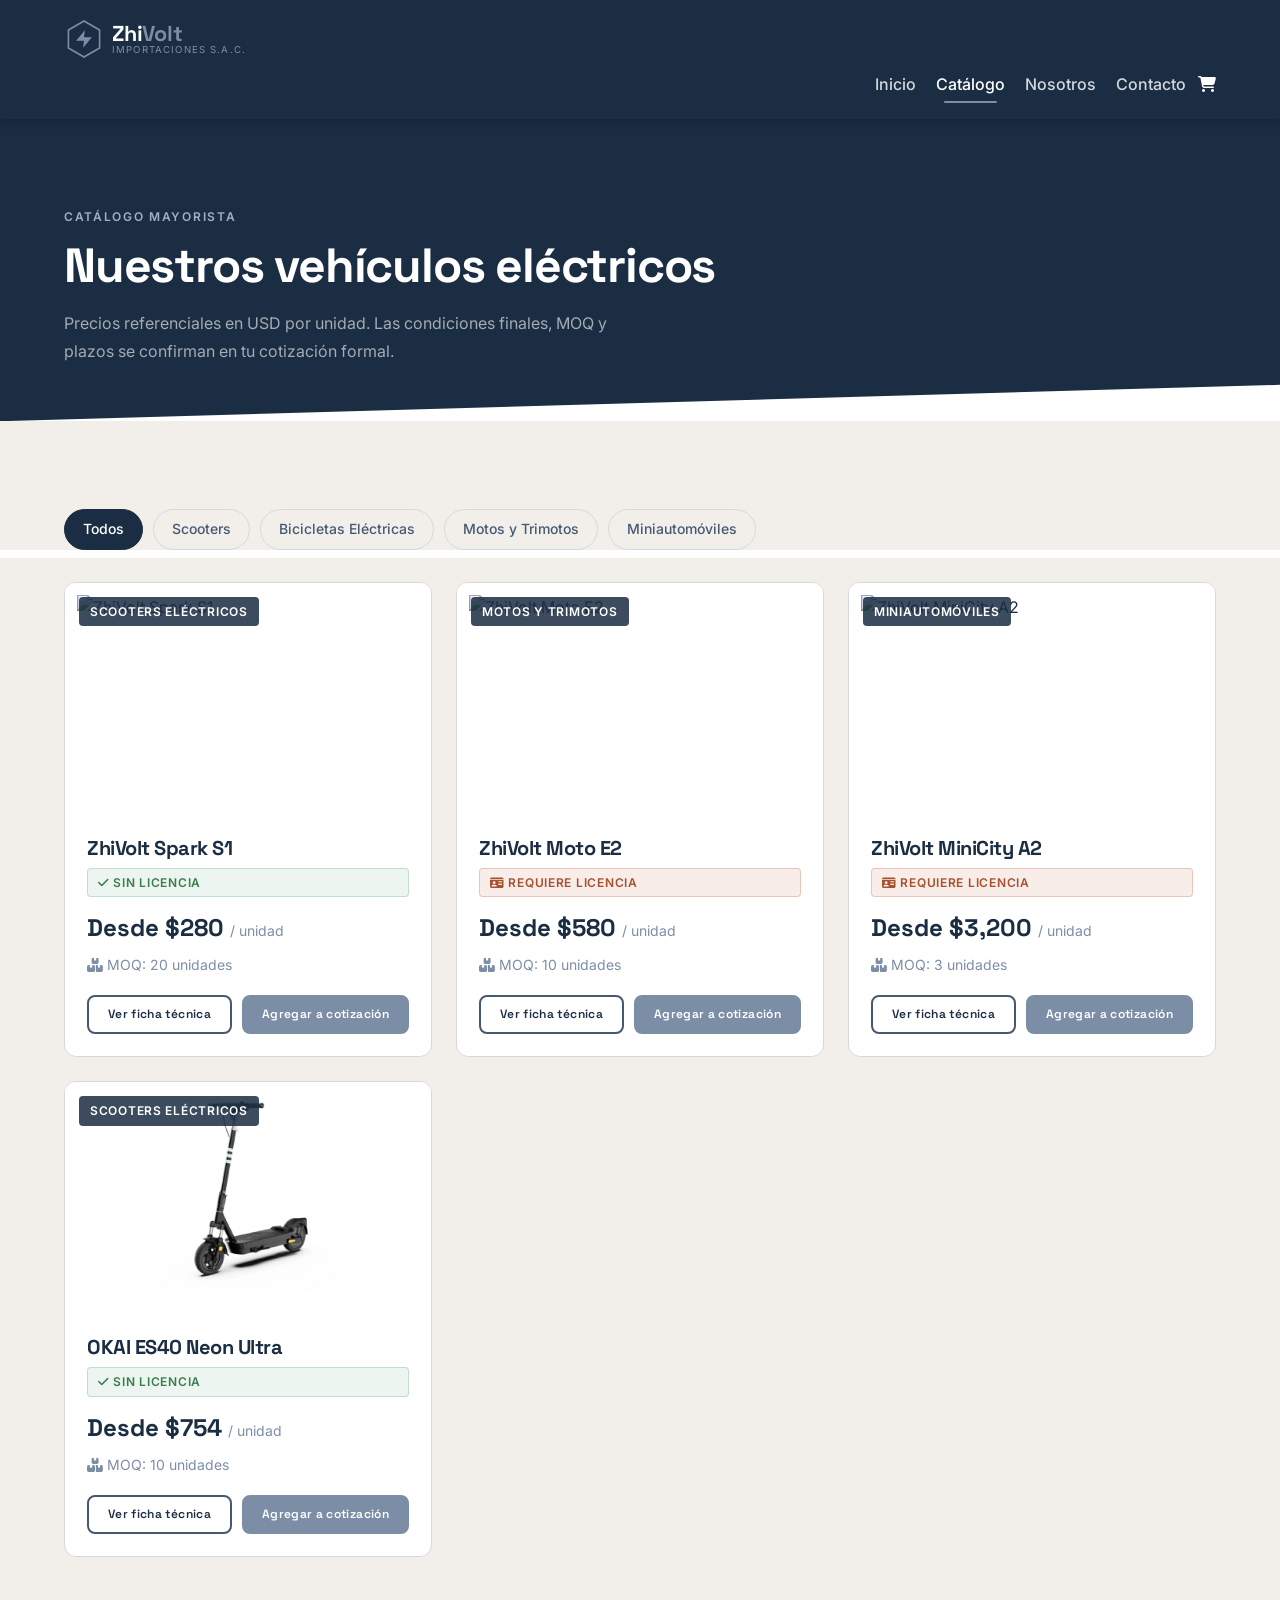
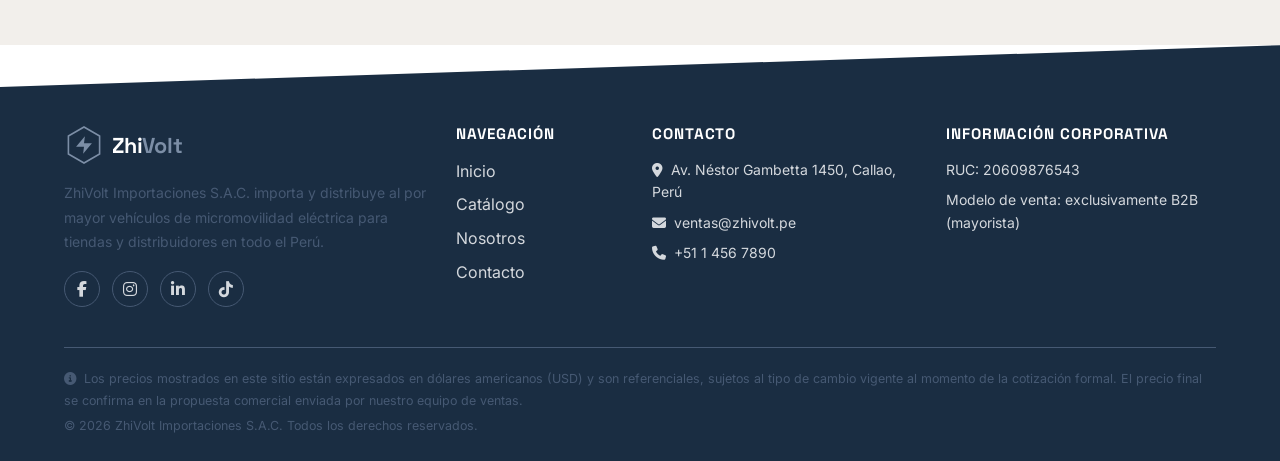
==== catalogo.html @ 00221140 "feat(cart): sidebar offcanvas del carrito de cotizacion (T-21)" ====
<!doctype html>
<html lang="es">
  <head>
    <meta charset="UTF-8" />
    <meta name="viewport" content="width=device-width, initial-scale=1.0" />
    <title>Catálogo | ZhiVolt Importaciones S.A.C.</title>
    <meta
      name="description"
      content="Catálogo mayorista de scooters, bicicletas, motos y miniautomóviles eléctricos. Precios referenciales y ficha técnica por modelo."
    />

    <link rel="icon" href="assets/img/brand/favicon.svg" type="image/svg+xml" />

    <link rel="preconnect" href="https://fonts.googleapis.com" />
    <link rel="preconnect" href="https://fonts.gstatic.com" crossorigin />
    <link
      href="https://fonts.googleapis.com/css2?family=Space+Grotesk:wght@500;700&family=Inter:wght@400;500;600&display=swap"
      rel="stylesheet"
    />

    <link
      href="https://cdn.jsdelivr.net/npm/bootstrap@5.3.8/dist/css/bootstrap.min.css"
      rel="stylesheet"
      integrity="sha384-sRIl4kxILFvY47J16cr9ZwB07vP4J8+LH7qKQnuqkuIAvNWLzeN8tE5YBujZqJLB"
      crossorigin="anonymous"
    />

    <link
      rel="stylesheet"
      href="https://cdnjs.cloudflare.com/ajax/libs/font-awesome/6.7.2/css/all.min.css"
      crossorigin="anonymous"
      referrerpolicy="no-referrer"
    />

    <link
      rel="stylesheet"
      href="https://cdn.jsdelivr.net/npm/aos@2.3.4/dist/aos.css"
    />

    <link rel="stylesheet" href="assets/css/style.css" />
  </head>
  <body data-page="catalogo">
    <!-- NAVBAR (idéntico a index.html, ver T-05) -->
    <nav
      class="navbar navbar-expand-lg navbar-zv sticky-top"
      data-bs-theme="dark"
      aria-label="Navegación principal"
    >
      <div class="zv-container">
        <a
          class="navbar-brand d-flex align-items-center gap-2"
          href="index.html"
        >
          <svg
            class="zv-logo-icon"
            viewBox="0 0 100 100"
            role="img"
            aria-hidden="true"
            xmlns="http://www.w3.org/2000/svg"
          >
            <polygon
              class="zv-logo-hex"
              points="50,5 89,27.5 89,72.5 50,95 11,72.5 11,27.5"
            ></polygon>
            <polygon
              class="zv-logo-bolt"
              points="52.2,28 30.2,54.4 50,54.4 47.8,72 69.8,45.6 50,45.6"
            ></polygon>
          </svg>
          <span class="zv-wordmark">
            <span class="zv-word-zhi">Zhi</span
            ><span class="zv-word-volt">Volt</span>
            <small class="zv-wordmark-sub">Importaciones S.A.C.</small>
          </span>
        </a>
        <button
          class="navbar-toggler"
          type="button"
          data-bs-toggle="collapse"
          data-bs-target="#zvNavbarMain"
          aria-controls="zvNavbarMain"
          aria-expanded="false"
          aria-label="Abrir menú de navegación"
        >
          <span class="navbar-toggler-icon"></span>
        </button>
        <div class="collapse navbar-collapse" id="zvNavbarMain">
          <ul class="navbar-nav ms-auto align-items-lg-center gap-lg-1">
            <li class="nav-item">
              <a class="nav-link" data-page="inicio" href="index.html"
                >Inicio</a
              >
            </li>
            <li class="nav-item">
              <a class="nav-link" data-page="catalogo" href="catalogo.html"
                >Catálogo</a
              >
            </li>
            <li class="nav-item">
              <a class="nav-link" data-page="nosotros" href="nosotros.html"
                >Nosotros</a
              >
            </li>
            <li class="nav-item">
              <a class="nav-link" data-page="contacto" href="contacto.html"
                >Contacto</a
              >
            </li>
            <li class="nav-item">
              <button
                type="button"
                class="zv-cart-icon"
                data-bs-toggle="offcanvas"
                data-bs-target="#zvCartOffcanvas"
                aria-controls="zvCartOffcanvas"
                aria-label="Ver productos en cotización"
              >
                <i class="fa-solid fa-cart-shopping" aria-hidden="true"></i>
                <span class="zv-cart-badge badge rounded-pill" data-count="0"
                  >0</span
                >
              </button>
            </li>
          </ul>
        </div>
      </div>
    </nav>

    <main>
      <!-- ENCABEZADO DE CATÁLOGO — T-11 -->
      <section
        class="zv-section zv-section--dark zv-diagonal-bottom zv-catalog-header"
      >
        <div class="zv-container">
          <span class="zv-eyebrow">Catálogo mayorista</span>
          <h1>Nuestros vehículos eléctricos</h1>
          <p class="mt-3" style="max-width: 560px">
            Precios referenciales en USD por unidad. Las condiciones finales,
            MOQ y plazos se confirman en tu cotización formal.
          </p>
        </div>
      </section>

      <!-- FILTROS POR CATEGORÍA — T-11 (markup estático; lógica de filtrado en T-13) -->
      <section class="zv-section zv-section--light pb-0">
        <div class="zv-container">
          <div
            class="zv-filter-bar"
            id="zvCategoryFilters"
            role="group"
            aria-label="Filtrar por categoría"
          >
            <button
              type="button"
              class="zv-filter-btn active"
              data-category="all"
            >
              Todos
            </button>
            <button
              type="button"
              class="zv-filter-btn"
              data-category="scooters"
            >
              Scooters
            </button>
            <button type="button" class="zv-filter-btn" data-category="ebikes">
              Bicicletas Eléctricas
            </button>
            <button type="button" class="zv-filter-btn" data-category="motos">
              Motos y Trimotos
            </button>
            <button
              type="button"
              class="zv-filter-btn"
              data-category="minicars"
            >
              Miniautomóviles
            </button>
          </div>
        </div>
      </section>

      <!-- GRID DE PRODUCTOS — T-12 (renderizado dinámico via fetch en catalog.js) -->
      <section class="zv-section zv-section--light pt-4">
        <div class="zv-container">
          <div id="zvCatalogGrid" class="row g-4">
            <!-- catalog.js inyecta aquí las tarjetas .zv-product-card -->
          </div>

          <p id="zvCatalogEmpty" class="text-center text-muted d-none mt-5">
            No hay productos disponibles en esta categoría por el momento.
          </p>

          <p id="zvCatalogError" class="text-center text-danger d-none mt-5">
            No se pudo cargar el catálogo. Intenta recargar la página.
          </p>
        </div>
      </section>
    </main>

    <!-- FOOTER (idéntico a index.html, ver T-06) -->
    <footer class="zv-footer zv-diagonal-top">
      <div class="zv-container">
        <div class="row gy-4">
          <div class="col-lg-4 col-md-6">
            <a
              href="index.html"
              class="d-flex align-items-center gap-2 mb-3 text-decoration-none"
            >
              <svg
                class="zv-logo-icon"
                viewBox="0 0 100 100"
                role="img"
                aria-hidden="true"
                xmlns="http://www.w3.org/2000/svg"
              >
                <polygon
                  class="zv-logo-hex"
                  points="50,5 89,27.5 89,72.5 50,95 11,72.5 11,27.5"
                ></polygon>
                <polygon
                  class="zv-logo-bolt"
                  points="52.2,28 30.2,54.4 50,54.4 47.8,72 69.8,45.6 50,45.6"
                ></polygon>
              </svg>
              <span class="zv-wordmark"
                ><span class="zv-word-zhi">Zhi</span
                ><span class="zv-word-volt">Volt</span></span
              >
            </a>
            <p class="small mb-3">
              ZhiVolt Importaciones S.A.C. importa y distribuye al por mayor
              vehículos de micromovilidad eléctrica para tiendas y
              distribuidores en todo el Perú.
            </p>
            <div>
              <a
                href="#"
                class="zv-social-link"
                aria-label="Facebook de ZhiVolt"
                ><i class="fa-brands fa-facebook-f" aria-hidden="true"></i
              ></a>
              <a
                href="#"
                class="zv-social-link"
                aria-label="Instagram de ZhiVolt"
                ><i class="fa-brands fa-instagram" aria-hidden="true"></i
              ></a>
              <a
                href="#"
                class="zv-social-link"
                aria-label="LinkedIn de ZhiVolt"
                ><i class="fa-brands fa-linkedin-in" aria-hidden="true"></i
              ></a>
              <a href="#" class="zv-social-link" aria-label="TikTok de ZhiVolt"
                ><i class="fa-brands fa-tiktok" aria-hidden="true"></i
              ></a>
            </div>
          </div>
          <div class="col-lg-2 col-md-6">
            <h6>Navegación</h6>
            <ul class="list-unstyled">
              <li class="mb-2"><a href="index.html">Inicio</a></li>
              <li class="mb-2"><a href="catalogo.html">Catálogo</a></li>
              <li class="mb-2"><a href="nosotros.html">Nosotros</a></li>
              <li class="mb-2"><a href="contacto.html">Contacto</a></li>
            </ul>
          </div>
          <div class="col-lg-3 col-md-6">
            <h6>Contacto</h6>
            <ul class="list-unstyled small">
              <li class="mb-2">
                <i class="fa-solid fa-location-dot me-2" aria-hidden="true"></i
                >Av. Néstor Gambetta 1450, Callao, Perú
              </li>
              <li class="mb-2">
                <i class="fa-solid fa-envelope me-2" aria-hidden="true"></i
                ><a href="mailto:ventas@zhivolt.pe">ventas@zhivolt.pe</a>
              </li>
              <li class="mb-2">
                <i class="fa-solid fa-phone me-2" aria-hidden="true"></i
                ><a href="tel:+5114567890">+51 1 456 7890</a>
              </li>
            </ul>
          </div>
          <div class="col-lg-3 col-md-6">
            <h6>Información corporativa</h6>
            <ul class="list-unstyled small">
              <li class="mb-2">RUC: 20609876543</li>
              <li class="mb-2">
                Modelo de venta: exclusivamente B2B (mayorista)
              </li>
            </ul>
          </div>
        </div>
        <div class="zv-footer-disclaimer">
          <p class="mb-1">
            <i class="fa-solid fa-circle-info me-2" aria-hidden="true"></i>Los
            precios mostrados en este sitio están expresados en dólares
            americanos (USD) y son referenciales, sujetos al tipo de cambio
            vigente al momento de la cotización formal. El precio final se
            confirma en la propuesta comercial enviada por nuestro equipo de
            ventas.
          </p>
          <p class="mb-0">
            &copy; <span id="zvCurrentYear">2026</span> ZhiVolt Importaciones
            S.A.C. Todos los derechos reservados.
          </p>
        </div>
      </div>
    </footer>

    <script
      src="https://cdn.jsdelivr.net/npm/bootstrap@5.3.8/dist/js/bootstrap.bundle.min.js"
      integrity="sha384-FKyoEForCGlyvwx9Hj09JcYn3nv7wiPVlz7YYwJrWVcXK/BmnVDxM+D2scQbITxI"
      crossorigin="anonymous"
    ></script>
    <script src="https://cdn.jsdelivr.net/npm/aos@2.3.4/dist/aos.js"></script>
    <script src="assets/js/main.js"></script>
    <script src="assets/js/quote-cart.js"></script>
    <script src="assets/js/catalog.js"></script>

    <!-- CARRITO SIDEBAR — T-21 -->
    <div
      class="offcanvas offcanvas-end zv-cart-offcanvas"
      tabindex="-1"
      id="zvCartOffcanvas"
      aria-labelledby="zvCartOffcanvasLabel"
    >
      <div class="offcanvas-header">
        <h5 class="offcanvas-title" id="zvCartOffcanvasLabel">
          <i class="fa-solid fa-cart-shopping me-2" aria-hidden="true"></i>Mi
          cotización
        </h5>
        <button
          type="button"
          class="btn-close btn-close-white"
          data-bs-dismiss="offcanvas"
          aria-label="Cerrar carrito de cotización"
        ></button>
      </div>
      <div class="offcanvas-body">
        <div id="zvCartItems">
          <!-- quote-cart.js inyecta aquí las filas de productos -->
        </div>
        <div id="zvCartEmpty" class="zv-cart-empty d-none">
          <i class="fa-solid fa-cart-shopping" aria-hidden="true"></i>
          <p>Tu lista de cotización está vacía.</p>
          <p class="small">
            Agrega vehículos desde el catálogo para solicitar una cotización
            formal.
          </p>
        </div>
      </div>
      <div class="offcanvas-footer d-none" id="zvCartFooter">
        <p class="zv-price-disclaimer mb-3">
          Los precios mostrados son referenciales. El precio final se confirma
          en la cotización formal.
        </p>
        <button
          type="button"
          class="zv-btn zv-btn--primary w-100"
          id="zvRequestQuoteBtn"
        >
          Solicitar cotización
        </button>
      </div>
    </div>
  </body>
</html>
---- assets/css/style.css ----
/* ============================================================
   ZhiVolt Web — Estilos Globales
   Archivo: assets/css/style.css
   Sprint 1 — T-03

   IMPORTANTE: Este archivo se carga DESPUÉS de Bootstrap 5
   en cada HTML. Sus estilos sobreescriben los defaults de
   Bootstrap donde sea necesario.
   ============================================================ */

/* ─── 1. FUENTES ─────────────────────────────────────────────
   Space Grotesk: tipografía de display y títulos.
   Inter: tipografía de cuerpo de texto.
   Ambas cargadas desde Google Fonts CDN.
   ─────────────────────────────────────────────────────────── */
@import url("https://fonts.googleapis.com/css2?family=Space+Grotesk:wght@400;500;600;700&family=Inter:wght@300;400;500;600&display=swap");

/* ─── 2. DESIGN TOKENS — Variables CSS ───────────────────────
   Paleta de colores ZhiVolt, tipografía, espaciado y más.
   Modificar aquí afecta todo el sitio automáticamente.
   ─────────────────────────────────────────────────────────── */
:root {
  /* == COLORES RAW (valores exactos de la paleta) == */

  /* Navys profundos */
  --zv-navy-900: #1a2d42; /* el navy más oscuro — hero, footer */
  --zv-navy-800: #283040; /* alternativo muy oscuro */
  --zv-navy-700: #2e4156; /* navy medio — tarjetas sobre fondo oscuro */
  --zv-navy-600: #465973; /* slate — bordes, separadores, hover */

  /* Steel blue — color de acento */
  --zv-steel-500: #7c8ea6; /* acento principal — interactive, highlights */
  --zv-steel-400: #a3afbf; /* steel claro — elementos decorativos */
  --zv-steel-300: #aab7b7; /* steel muted — estados deshabilitados */

  /* Neutros claros */
  --zv-neutral-300: #c0c8ca; /* bordes sobre blanco */
  --zv-neutral-200: #d4d8dd; /* fondo de secciones alternas claras */

  /* Fondos */
  --zv-cream: #f2efeb; /* fondo principal de secciones claras */
  --zv-warm: #f2efe5; /* fondo alterno cálido */
  --zv-white: #ffffff;

  /* == TOKENS SEMÁNTICOS (describen uso, no color) == */

  /* Texto */
  --zv-text-primary: var(--zv-navy-900);
  --zv-text-secondary: var(--zv-navy-600);
  --zv-text-muted: var(--zv-steel-500);
  --zv-text-on-dark: #ffffff;
  --zv-text-on-dark-muted: rgba(255, 255, 255, 0.6);
  --zv-text-accent: var(--zv-steel-500);

  /* Fondos de sección */
  --zv-section-dark: var(--zv-navy-900); /* secciones oscuras */
  --zv-section-mid: var(--zv-navy-700); /* secciones oscuras alternas */
  --zv-section-light: var(--zv-cream); /* secciones claras */
  --zv-section-white: var(--zv-white); /* secciones blancas */

  /* Bordes */
  --zv-border-dark: var(--zv-navy-700);
  --zv-border-light: var(--zv-neutral-200);
  --zv-border-accent: var(--zv-steel-500);

  /* == TIPOGRAFÍA == */
  --zv-font-display: "Space Grotesk", sans-serif; /* títulos */
  --zv-font-body: "Inter", sans-serif; /* cuerpo */

  /* Escala tipográfica */
  --zv-text-xs: 0.75rem; /*  12px */
  --zv-text-sm: 0.875rem; /*  14px */
  --zv-text-base: 1rem; /*  16px */
  --zv-text-lg: 1.125rem; /*  18px */
  --zv-text-xl: 1.25rem; /*  20px */
  --zv-text-2xl: 1.5rem; /*  24px */
  --zv-text-3xl: 1.875rem; /*  30px */
  --zv-text-4xl: 2.25rem; /*  36px */
  --zv-text-5xl: 3rem; /*  48px */
  --zv-text-6xl: 3.75rem; /*  60px */

  /* == ESPACIADO == */
  --zv-section-padding: 88px; /* padding vertical de secciones */
  --zv-section-padding-sm: 56px;

  /* == BORDES REDONDEADOS == */
  --zv-radius-sm: 4px;
  --zv-radius-md: 8px;
  --zv-radius-lg: 12px;
  --zv-radius-xl: 20px;

  /* == TRANSICIONES == */
  --zv-transition: all 0.3s ease;
  --zv-transition-fast: all 0.15s ease;
}

/* ─── 3. RESET Y BASE ────────────────────────────────────────
   Normaliza el comportamiento del navegador. Se aplica a
   todos los elementos para evitar inconsistencias.
   ─────────────────────────────────────────────────────────── */
*,
*::before,
*::after {
  box-sizing: border-box;
}

html {
  scroll-behavior: smooth;
  font-size: 16px;
}

body {
  font-family: var(--zv-font-body);
  font-size: var(--zv-text-base);
  color: var(--zv-text-primary);
  background-color: var(--zv-white);
  line-height: 1.6;
  -webkit-font-smoothing: antialiased; /* suavizado de fuentes en macOS/iOS */
  -moz-osx-font-smoothing: grayscale;
}

img {
  max-width: 100%;
  height: auto;
  display: block;
}

a {
  text-decoration: none;
  color: inherit;
  transition: var(--zv-transition-fast);
}

ul,
ol {
  list-style: none;
  padding: 0;
  margin: 0;
}

/* ─── 4. TIPOGRAFÍA GLOBAL ───────────────────────────────────
   Todos los headings usan Space Grotesk por defecto.
   Los párrafos usan Inter.
   ─────────────────────────────────────────────────────────── */
h1,
h2,
h3,
h4,
h5,
h6 {
  font-family: var(--zv-font-display);
  font-weight: 700;
  line-height: 1.15;
  letter-spacing: -0.025em;
  color: var(--zv-text-primary);
  margin-bottom: 0;
}

h1 {
  font-size: var(--zv-text-5xl);
}
h2 {
  font-size: var(--zv-text-4xl);
}
h3 {
  font-size: var(--zv-text-3xl);
}
h4 {
  font-size: var(--zv-text-2xl);
}
h5 {
  font-size: var(--zv-text-xl);
}
h6 {
  font-size: var(--zv-text-lg);
}

p {
  font-family: var(--zv-font-body);
  line-height: 1.75;
  color: var(--zv-text-secondary);
  margin-bottom: 0;
}

/* ─── 5. LAYOUT — Contenedor y secciones ────────────────────
   .zv-container: wrapper con ancho máximo y padding lateral.
   .zv-section: sección con padding vertical consistente.
   ─────────────────────────────────────────────────────────── */
.zv-container {
  width: 100%;
  max-width: 1200px;
  margin: 0 auto;
  padding: 0 24px;
}

.zv-section {
  padding: var(--zv-section-padding) 0;
}

/* Variantes de color de sección */
.zv-section--dark {
  background-color: var(--zv-section-dark);
}
.zv-section--mid {
  background-color: var(--zv-section-mid);
}
.zv-section--light {
  background-color: var(--zv-section-light);
}
.zv-section--white {
  background-color: var(--zv-section-white);
}

/* Texto adaptado para secciones oscuras */
.zv-section--dark h1,
.zv-section--dark h2,
.zv-section--dark h3,
.zv-section--dark h4,
.zv-section--dark h5,
.zv-section--dark h6,
.zv-section--mid h1,
.zv-section--mid h2,
.zv-section--mid h3,
.zv-section--mid h4 {
  color: var(--zv-text-on-dark);
}

.zv-section--dark p,
.zv-section--mid p {
  color: var(--zv-text-on-dark-muted);
}

/* ─── 6. ELEMENTO FIRMA — Transiciones diagonales ────────────
   El rasgo visual característico del sitio ZhiVolt.
   clip-path recorta la sección en diagonal para crear
   una sensación de movimiento y energía entre secciones.

   Uso: añade .zv-diagonal-bottom a la sección que quieres
   que tenga el corte en la parte inferior.
   ─────────────────────────────────────────────────────────── */

/* Corte diagonal en la parte inferior de la sección */
.zv-diagonal-bottom {
  clip-path: polygon(0 0, 100% 0, 100% 88%, 0 100%);
  padding-bottom: calc(var(--zv-section-padding) + 48px);
}

/* Corte diagonal en la parte superior de la sección */
.zv-diagonal-top {
  clip-path: polygon(0 10%, 100% 0, 100% 100%, 0 100%);
  padding-top: calc(var(--zv-section-padding) + 48px);
}

/* ─── 7. COMPONENTES GLOBALES ────────────────────────────────
   Elementos reutilizables en todo el sitio.
   ─────────────────────────────────────────────────────────── */

/* Eyebrow — etiqueta pequeña sobre los títulos de sección */
.zv-eyebrow {
  display: block;
  font-family: var(--zv-font-body);
  font-size: var(--zv-text-xs);
  font-weight: 600;
  letter-spacing: 0.14em;
  text-transform: uppercase;
  color: var(--zv-steel-500);
  margin-bottom: 12px;
}

.zv-section--dark .zv-eyebrow,
.zv-section--mid .zv-eyebrow {
  color: var(--zv-steel-400);
}

/* Línea decorativa bajo el título principal de sección */
.zv-section-title {
  position: relative;
  display: inline-block;
  margin-bottom: 16px;
}

.zv-section-title::after {
  content: "";
  position: absolute;
  bottom: -12px;
  left: 0;
  width: 44px;
  height: 3px;
  background-color: var(--zv-steel-500);
  border-radius: 2px;
}

/* Disclaimer de precio — se usa en tarjetas y fichas de producto */
.zv-price-disclaimer {
  font-size: var(--zv-text-xs);
  color: var(--zv-text-muted);
  font-style: italic;
  margin-top: 4px;
}

/* Badge de categoría de producto */
.zv-badge {
  display: inline-block;
  font-size: var(--zv-text-xs);
  font-weight: 600;
  letter-spacing: 0.06em;
  text-transform: uppercase;
  padding: 4px 10px;
  border-radius: var(--zv-radius-sm);
  background-color: rgba(124, 142, 166, 0.15);
  color: var(--zv-steel-500);
  border: 1px solid rgba(124, 142, 166, 0.3);
}

/* Badge "Sin licencia" — destacado visual */
.zv-badge--nolicense {
  background-color: rgba(97, 168, 120, 0.12);
  color: #3a7d50;
  border-color: rgba(97, 168, 120, 0.3);
}

/* ─── 8. BOTONES ─────────────────────────────────────────────
   Sistema de botones ZhiVolt.
   Dos variantes para secciones oscuras y dos para claras.
   ─────────────────────────────────────────────────────────── */
.zv-btn {
  display: inline-flex;
  align-items: center;
  justify-content: center;
  gap: 8px;
  padding: 13px 30px;
  border-radius: var(--zv-radius-md);
  font-family: var(--zv-font-display);
  font-size: var(--zv-text-sm);
  font-weight: 600;
  letter-spacing: 0.03em;
  cursor: pointer;
  transition: var(--zv-transition);
  border: 2px solid transparent;
  text-decoration: none;
  white-space: nowrap;
}

/* -- Para secciones OSCURAS -- */

/* Primario: sólido blanco — CTA principal sobre fondo navy */
.zv-btn--primary {
  background-color: var(--zv-white);
  color: var(--zv-navy-900);
  border-color: var(--zv-white);
}
.zv-btn--primary:hover {
  background-color: transparent;
  color: var(--zv-white);
}

/* Secundario: outline blanco — CTA secundario sobre fondo navy */
.zv-btn--outline {
  background-color: transparent;
  color: var(--zv-white);
  border-color: rgba(255, 255, 255, 0.45);
}
.zv-btn--outline:hover {
  border-color: var(--zv-white);
  background-color: rgba(255, 255, 255, 0.08);
  color: var(--zv-white);
}

/* -- Para secciones CLARAS -- */

/* Primario: sólido navy — CTA principal sobre fondo claro */
.zv-btn--navy {
  background-color: var(--zv-navy-900);
  color: var(--zv-white);
  border-color: var(--zv-navy-900);
}
.zv-btn--navy:hover {
  background-color: var(--zv-navy-700);
  border-color: var(--zv-navy-700);
  color: var(--zv-white);
}

/* Secundario: outline navy — CTA secundario sobre fondo claro */
.zv-btn--outline-navy {
  background-color: transparent;
  color: var(--zv-navy-900);
  border-color: var(--zv-navy-600);
}
.zv-btn--outline-navy:hover {
  background-color: var(--zv-navy-900);
  color: var(--zv-white);
  border-color: var(--zv-navy-900);
}

/* Variante steel — para botones de catálogo y fichas */
.zv-btn--steel {
  background-color: var(--zv-steel-500);
  color: var(--zv-white);
  border-color: var(--zv-steel-500);
}
.zv-btn--steel:hover {
  background-color: var(--zv-navy-600);
  border-color: var(--zv-navy-600);
  color: var(--zv-white);
}

/* Tamaño pequeño */
.zv-btn--sm {
  padding: 8px 18px;
  font-size: var(--zv-text-xs);
}

/* ─── 9. CARRITO — Badge en navbar ───────────────────────────
   Indicador visual del número de ítems en el carrito.
   Se actualiza dinámicamente con JavaScript (main.js).
   ─────────────────────────────────────────────────────────── */
.zv-cart-icon {
  position: relative;
  display: inline-flex;
  align-items: center;
  cursor: pointer;
  color: var(--zv-white);
  transition: var(--zv-transition-fast);
  background: transparent;
  border: none;
  padding: 0;
  appearance: none;
}

.zv-cart-icon:hover {
  color: var(--zv-steel-400);
}

.zv-cart-badge {
  position: absolute;
  top: -7px;
  right: -9px;
  background-color: var(--zv-steel-500);
  color: var(--zv-white);
  font-family: var(--zv-font-body);
  font-size: 10px;
  font-weight: 700;
  min-width: 18px;
  height: 18px;
  border-radius: 9px;
  display: flex;
  align-items: center;
  justify-content: center;
  padding: 0 4px;
  line-height: 1;
}

/* Ocultar badge si el carrito está vacío */
.zv-cart-badge[data-count="0"] {
  display: none;
}

/* ─── 10. RESPONSIVE ─────────────────────────────────────────
   Breakpoints alineados con Bootstrap 5:
   lg: 991px  |  md: 767px  |  sm: 575px
   ─────────────────────────────────────────────────────────── */
@media (max-width: 991px) {
  :root {
    --zv-section-padding: 64px;
  }

  h1 {
    font-size: var(--zv-text-4xl);
  }
  h2 {
    font-size: var(--zv-text-3xl);
  }
  h3 {
    font-size: var(--zv-text-2xl);
  }

  .zv-diagonal-bottom {
    clip-path: polygon(0 0, 100% 0, 100% 91%, 0 100%);
  }
  .zv-diagonal-top {
    clip-path: polygon(0 9%, 100% 0, 100% 100%, 0 100%);
  }
}

@media (max-width: 767px) {
  :root {
    --zv-section-padding: 48px;
  }

  h1 {
    font-size: var(--zv-text-3xl);
  }
  h2 {
    font-size: var(--zv-text-2xl);
  }
  h3 {
    font-size: var(--zv-text-xl);
  }

  .zv-container {
    padding: 0 16px;
  }

  .zv-btn {
    padding: 11px 22px;
  }

  /* En móvil la diagonal es más suave para no recortar contenido */
  .zv-diagonal-bottom {
    clip-path: polygon(0 0, 100% 0, 100% 94%, 0 100%);
    padding-bottom: calc(var(--zv-section-padding) + 32px);
  }
  .zv-diagonal-top {
    clip-path: polygon(0 6%, 100% 0, 100% 100%, 0 100%);
    padding-top: calc(var(--zv-section-padding) + 32px);
  }
}

@media (max-width: 575px) {
  h1 {
    font-size: var(--zv-text-2xl);
  }
  h2 {
    font-size: var(--zv-text-xl);
  }
}

/* ============================================== */
/* NAVBAR COMPONENT — T-05                          */
/* ============================================== */

.navbar-zv {
  background-color: var(--zv-navy-900);
  padding-top: 0.85rem;
  padding-bottom: 0.85rem;
  box-shadow: 0 2px 12px rgba(0, 0, 0, 0.25);
}

.zv-logo-icon {
  width: 40px;
  height: 40px;
  flex-shrink: 0;
}

.zv-logo-hex {
  fill: var(--zv-navy-900);
  stroke: var(--zv-steel-500);
  stroke-width: 4;
}

.zv-logo-bolt {
  fill: var(--zv-steel-500);
}

.zv-wordmark {
  font-family: var(--zv-font-display);
  font-weight: 700;
  font-size: 1.35rem;
  line-height: 1;
  letter-spacing: -0.01em;
}

.zv-word-zhi {
  color: var(--zv-white);
}

.zv-word-volt {
  color: var(--zv-steel-500);
}

.zv-wordmark-sub {
  display: block;
  font-family: var(--zv-font-body);
  font-size: 0.6rem;
  font-weight: 400;
  letter-spacing: 0.12em;
  text-transform: uppercase;
  color: var(--zv-steel-400);
  opacity: 0.75;
}

.navbar-zv .nav-link {
  color: var(--zv-neutral-200);
  font-family: var(--zv-font-body);
  font-weight: 500;
  padding: 0.5rem 1rem;
  position: relative;
}

.navbar-zv .nav-link:hover,
.navbar-zv .nav-link:focus {
  color: var(--zv-white);
}

.navbar-zv .nav-link.active {
  color: var(--zv-white);
}

.navbar-zv .nav-link.active::after {
  content: "";
  position: absolute;
  left: 1rem;
  right: 1rem;
  bottom: 0.15rem;
  height: 2px;
  background-color: var(--zv-steel-500);
  border-radius: 2px;
}

/* ============================================== */
/* FOOTER COMPONENT — T-06                          */
/* ============================================== */

.zv-footer {
  background-color: var(--zv-navy-900);
  color: var(--zv-neutral-200);
  padding-top: 5rem;
  padding-bottom: 1.5rem;
}

.zv-footer h6 {
  font-family: var(--zv-font-display);
  color: var(--zv-white);
  font-size: 0.95rem;
  text-transform: uppercase;
  letter-spacing: 0.06em;
  margin-bottom: 1rem;
}

.zv-footer a {
  color: var(--zv-neutral-200);
  text-decoration: none;
}

.zv-footer a:hover {
  color: var(--zv-steel-500);
}

.zv-social-link {
  display: inline-flex;
  align-items: center;
  justify-content: center;
  width: 36px;
  height: 36px;
  border-radius: 50%;
  border: 1px solid var(--zv-navy-600);
  color: var(--zv-neutral-200);
  margin-right: 0.5rem;
  transition:
    background-color 0.2s ease,
    border-color 0.2s ease,
    color 0.2s ease;
}

.zv-social-link:hover {
  background-color: var(--zv-steel-500);
  border-color: var(--zv-steel-500);
  color: var(--zv-navy-900);
}

.zv-footer-disclaimer {
  font-size: 0.78rem;
  color: var(--zv-steel-400);
  border-top: 1px solid var(--zv-navy-600);
  padding-top: 1.25rem;
  margin-top: 2.5rem;
}

/* ============================================== */
/* HERO — T-07                                      */
/* ============================================== */

.zv-hero {
  position: relative;
  overflow: hidden;
}
.zv-hero .zv-container {
  position: relative;
  z-index: 1;
}

.zv-hero-decor {
  position: absolute;
  top: 50%;
  right: -80px;
  transform: translateY(-50%);
  width: 460px;
  height: 460px;
  pointer-events: none;
}

.zv-hero-decor-hex {
  fill: none;
  stroke: var(--zv-steel-400);
  stroke-width: 1.5;
  opacity: 0.18;
}

.zv-hero-trust {
  font-size: var(--zv-text-xs);
  color: var(--zv-text-on-dark-muted);
  margin-top: 28px;
}

/* ============================================== */
/* FEATURE CARDS — T-08                             */
/* ============================================== */

.zv-feature-card {
  background-color: var(--zv-white);
  border: 1px solid var(--zv-border-light);
  border-radius: var(--zv-radius-lg);
  padding: 32px 28px;
  height: 100%;
  transition: var(--zv-transition);
}

.zv-feature-card:hover {
  border-color: var(--zv-border-accent);
  transform: translateY(-4px);
  box-shadow: 0 12px 32px rgba(26, 45, 66, 0.08);
}

.zv-feature-icon {
  width: 56px;
  height: 56px;
  border-radius: 50%;
  background-color: rgba(124, 142, 166, 0.12);
  color: var(--zv-steel-500);
  display: flex;
  align-items: center;
  justify-content: center;
  font-size: 1.4rem;
  margin-bottom: 20px;
}

.zv-feature-card h5 {
  margin-bottom: 10px;
}
.zv-feature-card p {
  font-size: var(--zv-text-sm);
}

/* ============================================== */
/* LICENSE CARDS — T-09                             */
/* ============================================== */

.zv-license-card {
  background-color: var(--zv-navy-700);
  border-radius: var(--zv-radius-lg);
  padding: 32px 28px;
  height: 100%;
}

.zv-license-icon {
  width: 48px;
  height: 48px;
  border-radius: 50%;
  display: flex;
  align-items: center;
  justify-content: center;
  font-size: 1.2rem;
  margin-bottom: 16px;
}

.zv-license-card--yes .zv-license-icon {
  background-color: rgba(124, 142, 166, 0.18);
  color: var(--zv-steel-400);
}

.zv-license-card--no .zv-license-icon {
  background-color: rgba(255, 255, 255, 0.08);
  color: var(--zv-neutral-300);
}

.zv-license-card h5 {
  color: var(--zv-white);
  margin-bottom: 14px;
}

.zv-license-card ul {
  list-style: none;
  padding-left: 0;
  margin-bottom: 0;
}

.zv-license-card li {
  padding: 8px 0;
  border-bottom: 1px solid var(--zv-navy-600);
  font-size: var(--zv-text-sm);
  color: var(--zv-neutral-200);
}

.zv-license-card li:last-child {
  border-bottom: none;
}

.zv-license-note {
  font-size: var(--zv-text-xs);
  color: var(--zv-steel-400);
  margin-top: 24px;
  margin-bottom: 0;
}

/* ============================================== */
/* PROCESS STEPS + CTA BANNER — T-10                */
/* ============================================== */

.zv-steps-row {
  position: relative;
  margin-top: 8px;
}

@media (min-width: 992px) {
  .zv-steps-row::before {
    content: "";
    position: absolute;
    top: 26px;
    left: 14%;
    right: 14%;
    height: 1px;
    background-color: var(--zv-border-light);
    z-index: 0;
  }
}

.zv-step {
  position: relative;
  z-index: 1;
  text-align: center;
  padding: 0 8px;
}

.zv-step-number {
  width: 52px;
  height: 52px;
  margin: 0 auto 16px;
  border-radius: 50%;
  background-color: var(--zv-navy-900);
  color: var(--zv-white);
  display: flex;
  align-items: center;
  justify-content: center;
  font-family: var(--zv-font-display);
  font-weight: 700;
}

.zv-step h5 {
  margin-bottom: 8px;
}
.zv-step p {
  font-size: var(--zv-text-sm);
  margin-bottom: 0;
}

.zv-cta-banner {
  background-color: var(--zv-steel-500);
  border-radius: var(--zv-radius-lg);
  padding: 48px 40px;
  text-align: center;
  margin-top: 64px;
}

.zv-cta-banner h3 {
  color: var(--zv-navy-900);
  margin-bottom: 12px;
}
.zv-cta-banner p {
  color: var(--zv-navy-900);
  margin-bottom: 24px;
}

/* ============================================== */
/* CATALOG HEADER + FILTER BAR — T-11               */
/* ============================================== */

.zv-catalog-header {
  padding-bottom: 56px;
}

.zv-filter-bar {
  display: flex;
  flex-wrap: wrap;
  gap: 10px;
  margin-bottom: 8px;
}

.zv-filter-btn {
  background: transparent;
  border: 1px solid var(--zv-border-light);
  border-radius: 999px;
  padding: 8px 18px;
  font-size: var(--zv-text-sm);
  font-weight: 500;
  color: var(--zv-text-secondary);
  cursor: pointer;
  transition: var(--zv-transition-fast);
}

.zv-filter-btn:hover {
  border-color: var(--zv-border-accent);
}

.zv-filter-btn.active {
  background-color: var(--zv-navy-900);
  border-color: var(--zv-navy-900);
  color: var(--zv-white);
}

/* ============================================== */
/* PRODUCT CARD — T-12                              */
/* ============================================== */

.zv-product-card {
  background-color: var(--zv-white);
  border: 1px solid var(--zv-border-light);
  border-radius: var(--zv-radius-lg);
  overflow: hidden;
  height: 100%;
  display: flex;
  flex-direction: column;
  transition: var(--zv-transition);
}

.zv-product-card:hover {
  border-color: var(--zv-border-accent);
  box-shadow: 0 12px 32px rgba(26, 45, 66, 0.08);
}

.zv-product-img-wrap {
  position: relative;
}

.zv-product-img {
  width: 100%;
  height: 220px;
  object-fit: cover;
  display: block;
}

.zv-badge--category {
  position: absolute;
  top: 14px;
  left: 14px;
  background-color: rgba(26, 45, 66, 0.85);
  color: var(--zv-white);
  border-color: transparent;
}

/* Variante que faltaba: badge "requiere licencia" (la versión "sin licencia" ya existía) */
.zv-badge--license {
  background-color: rgba(193, 110, 78, 0.12);
  color: #a8512f;
  border-color: rgba(193, 110, 78, 0.3);
}

.zv-product-body {
  padding: 22px;
  display: flex;
  flex-direction: column;
  flex-grow: 1;
}

.zv-product-body h5 {
  margin: 12px 0 8px;
}

.zv-product-price {
  font-family: var(--zv-font-display);
  font-size: var(--zv-text-2xl);
  font-weight: 700;
  color: var(--zv-navy-900);
  margin: 10px 0 4px;
}

.zv-product-price span {
  font-family: var(--zv-font-body);
  font-size: var(--zv-text-sm);
  font-weight: 400;
  color: var(--zv-text-muted);
}

.zv-product-moq {
  font-size: var(--zv-text-sm);
  color: var(--zv-text-muted);
  margin-bottom: 18px;
}

.zv-product-actions {
  display: flex;
  gap: 10px;
  margin-top: auto;
}

.zv-product-actions .zv-btn {
  flex: 1;
}

/* ============================================== */
/* PRODUCT DETAIL — T-15                            */
/* ============================================== */

.zv-breadcrumb {
  display: flex;
  list-style: none;
  padding: 0;
  margin: 0 0 8px;
  font-size: var(--zv-text-sm);
  gap: 6px;
}

.zv-breadcrumb li:not(:last-child)::after {
  content: "/";
  margin-left: 6px;
  color: var(--zv-border-light);
}

.zv-breadcrumb a {
  color: var(--zv-text-muted);
  text-decoration: none;
}

.zv-breadcrumb a:hover {
  color: var(--zv-steel-500);
}

.zv-breadcrumb .active {
  color: var(--zv-text-primary);
  font-weight: 500;
}

.zv-gallery-main {
  border-radius: var(--zv-radius-lg);
  overflow: hidden;
  background-color: var(--zv-neutral-200);
}

.zv-gallery-main-img {
  width: 100%;
  height: 420px;
  object-fit: cover;
  display: block;
}

.zv-gallery-thumbs {
  display: flex;
  gap: 10px;
  margin-top: 12px;
}

.zv-gallery-thumb-btn {
  width: 72px;
  height: 72px;
  padding: 0;
  border-radius: var(--zv-radius-md);
  border: 2px solid transparent;
  overflow: hidden;
  background: none;
  cursor: pointer;
  flex-shrink: 0;
  transition: var(--zv-transition-fast);
}

.zv-gallery-thumb-btn img {
  width: 100%;
  height: 100%;
  object-fit: cover;
  display: block;
}

.zv-gallery-thumb-btn:hover {
  border-color: var(--zv-border-accent);
}

.zv-gallery-thumb-btn.active {
  border-color: var(--zv-navy-900);
}

.zv-product-detail-price {
  font-family: var(--zv-font-display);
  font-size: var(--zv-text-4xl);
  font-weight: 700;
  color: var(--zv-navy-900);
  margin-top: 18px;
  margin-bottom: 2px;
}

.zv-product-detail-price span {
  font-family: var(--zv-font-body);
  font-size: var(--zv-text-base);
  font-weight: 400;
  color: var(--zv-text-muted);
}

.zv-license-note-inline {
  font-size: var(--zv-text-xs);
  color: var(--zv-text-muted);
  margin-left: 6px;
}

.zv-product-meta-list {
  list-style: none;
  padding: 0;
  margin: 22px 0 0;
}

.zv-product-meta-list li {
  padding: 10px 0;
  border-bottom: 1px solid var(--zv-border-light);
  font-size: var(--zv-text-sm);
  color: var(--zv-text-secondary);
}

.zv-product-meta-list i {
  width: 20px;
  color: var(--zv-steel-500);
  margin-right: 8px;
}

/* ============================================== */
/* PRODUCT SPECS TABLE — T-17                       */
/* ============================================== */

.zv-spec-table-wrap {
  background-color: var(--zv-white);
  border: 1px solid var(--zv-border-light);
  border-radius: var(--zv-radius-lg);
  padding: 32px;
}

.zv-spec-grid {
  display: grid;
  grid-template-columns: repeat(3, 1fr);
  gap: 0 32px;
  margin-top: 8px;
}

.zv-spec-item {
  padding: 16px 0;
  border-bottom: 1px solid var(--zv-border-light);
}

.zv-spec-key {
  display: block;
  font-size: var(--zv-text-xs);
  text-transform: uppercase;
  letter-spacing: 0.04em;
  color: var(--zv-text-muted);
  margin-bottom: 4px;
}

.zv-spec-value {
  display: block;
  font-family: var(--zv-font-display);
  font-size: var(--zv-text-base);
  font-weight: 600;
  color: var(--zv-navy-900);
}

.zv-spec-empty {
  color: var(--zv-text-muted);
  font-size: var(--zv-text-sm);
  margin-top: 8px;
}

@media (max-width: 991.98px) {
  .zv-spec-grid {
    grid-template-columns: repeat(2, 1fr);
  }
}

@media (max-width: 575.98px) {
  .zv-spec-grid {
    grid-template-columns: 1fr;
  }
  .zv-spec-table-wrap {
    padding: 24px 20px;
  }
}

/* ============================================== */
/* PRODUCT IMAGES — FIX: cover → contain            */
/* Evita recortar el producto cuando la foto no      */
/* coincide exactamente con la proporción del cuadro */
/* ============================================== */

.zv-gallery-main {
  background-color: var(--zv-white);
}

.zv-product-img-wrap {
  background-color: var(--zv-white);
}

.zv-product-img {
  object-fit: contain;
  padding: 12px;
}

.zv-gallery-main-img {
  object-fit: contain;
  padding: 24px;
}

.zv-gallery-thumb-btn {
  background-color: var(--zv-white);
}

.zv-gallery-thumb-btn img {
  object-fit: contain;
  padding: 6px;
}

/* ============================================== */
/* CART SIDEBAR (OFFCANVAS) — T-21                  */
/* ============================================== */

.zv-cart-offcanvas {
  --bs-offcanvas-width: 420px;
  --bs-offcanvas-bg: var(--zv-navy-900);
  --bs-offcanvas-color: var(--zv-white);
  --bs-offcanvas-border-color: var(--zv-navy-700);
  display: flex;
  flex-direction: column;
}

.zv-cart-offcanvas .offcanvas-header {
  border-bottom: 1px solid var(--zv-navy-700);
  padding: 20px 24px;
}

.zv-cart-offcanvas .offcanvas-title {
  font-family: var(--zv-font-display);
  font-size: var(--zv-text-base);
  font-weight: 600;
}

.zv-cart-offcanvas .offcanvas-body {
  flex: 1;
  overflow-y: auto;
  padding: 0;
}

.zv-cart-offcanvas .offcanvas-footer {
  padding: 20px 24px;
  border-top: 1px solid var(--zv-navy-700);
}

/* Item row */
.zv-cart-item {
  display: flex;
  align-items: center;
  gap: 16px;
  padding: 16px 24px;
  border-bottom: 1px solid var(--zv-navy-700);
}

.zv-cart-item-img-wrap {
  flex-shrink: 0;
  width: 72px;
  height: 72px;
  background-color: var(--zv-white);
  border-radius: var(--zv-radius-md);
  overflow: hidden;
  display: flex;
  align-items: center;
  justify-content: center;
}

.zv-cart-item-img-wrap img {
  width: 100%;
  height: 100%;
  object-fit: contain;
  padding: 6px;
}

.zv-cart-item-info {
  flex: 1;
  min-width: 0;
}

.zv-cart-item-name {
  font-family: var(--zv-font-display);
  font-size: var(--zv-text-sm);
  font-weight: 600;
  margin-bottom: 4px;
  white-space: nowrap;
  overflow: hidden;
  text-overflow: ellipsis;
}

.zv-cart-item-price {
  font-size: var(--zv-text-sm);
  color: var(--zv-steel-400);
  margin-bottom: 2px;
}

.zv-cart-item-moq {
  font-size: var(--zv-text-xs);
  color: var(--zv-steel-500);
  margin-bottom: 0;
}

.zv-cart-item-remove {
  flex-shrink: 0;
  background: transparent;
  border: none;
  color: var(--zv-steel-500);
  cursor: pointer;
  padding: 6px;
  border-radius: var(--zv-radius-sm);
  transition: var(--zv-transition);
  line-height: 1;
}

.zv-cart-item-remove:hover {
  color: var(--zv-white);
  background-color: var(--zv-navy-700);
}

/* Estado vacío */
.zv-cart-empty {
  text-align: center;
  padding: 48px 24px;
  color: var(--zv-steel-500);
}

.zv-cart-empty i {
  font-size: 2.5rem;
  margin-bottom: 16px;
  display: block;
  opacity: 0.4;
}

.zv-cart-empty p {
  margin-bottom: 8px;
}
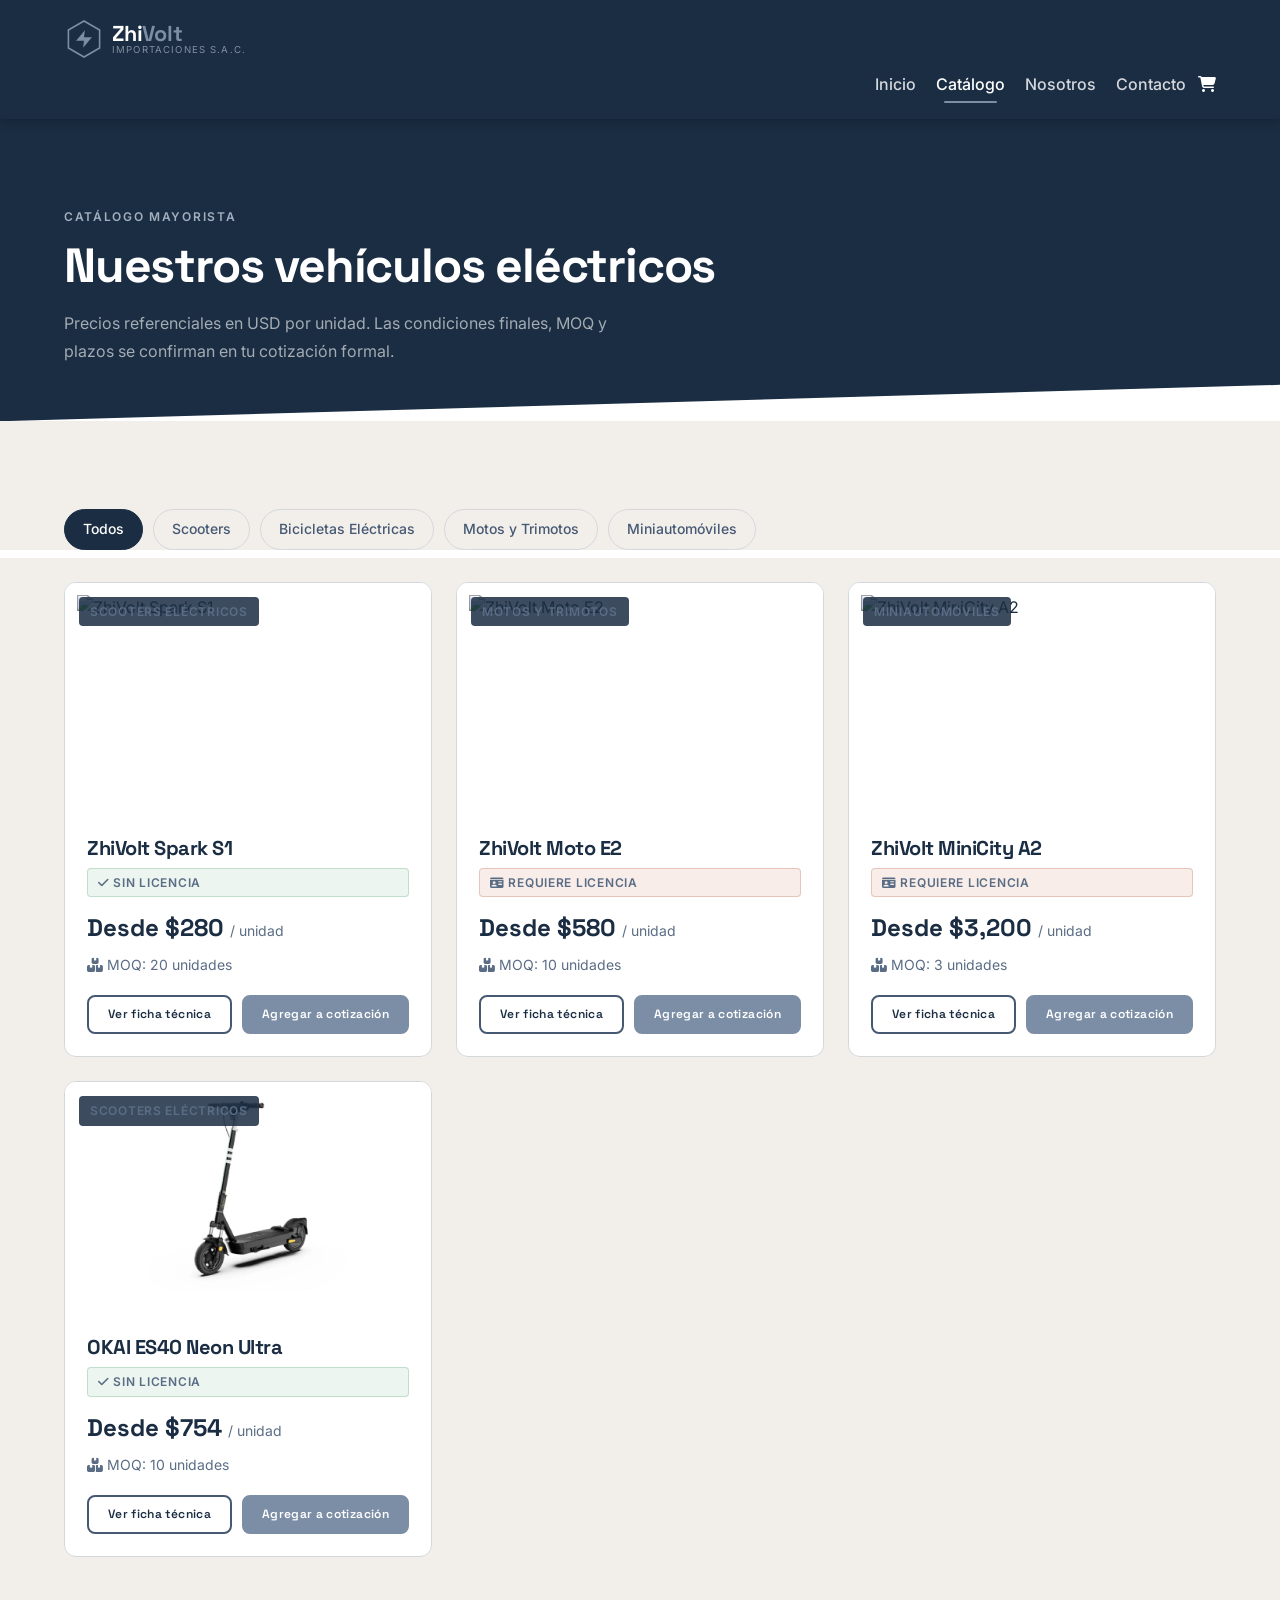
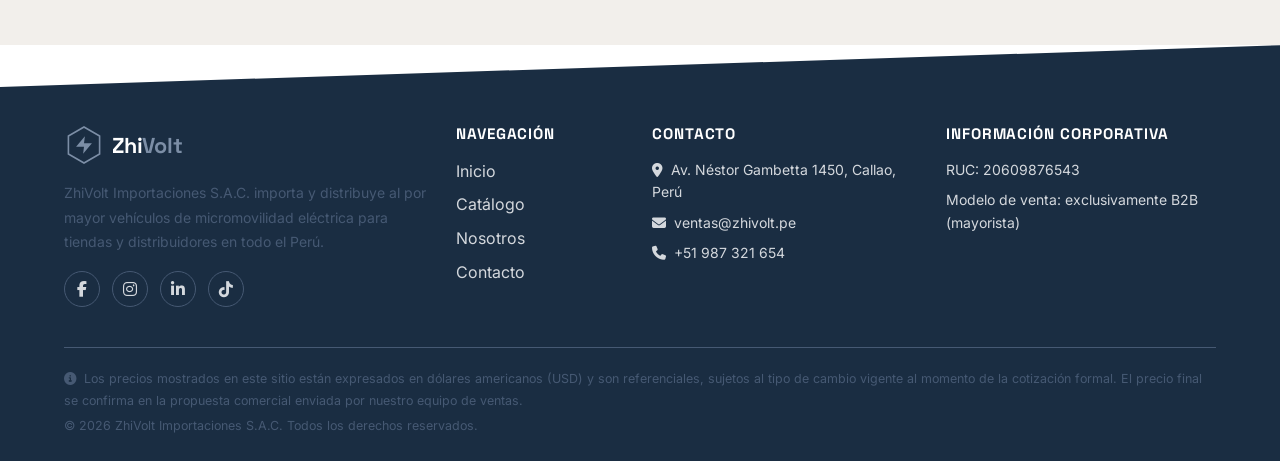
==== commit 3c243404: "feat(t32): inicializa AOS respetando prefers-reduced-motion, agrega data-aos con stagger a tarjetas " ====
--- a/catalogo.html
+++ b/catalogo.html
@@ -40,6 +40,9 @@
     <link rel="stylesheet" href="assets/css/style.css" />
   </head>
   <body data-page="catalogo">
+    <a href="#main-content" class="zv-skip-link"
+      >Saltar al contenido principal</a
+    >
     <!-- NAVBAR (idéntico a index.html, ver T-05) -->
     <nav
       class="navbar navbar-expand-lg navbar-zv sticky-top"
@@ -126,7 +129,7 @@
       </div>
     </nav>
 
-    <main>
+    <main id="main-content">
       <!-- ENCABEZADO DE CATÁLOGO — T-11 -->
       <section
         class="zv-section zv-section--dark zv-diagonal-bottom zv-catalog-header"
@@ -236,24 +239,35 @@
             </p>
             <div>
               <a
-                href="#"
+                href="https://www.facebook.com/"
+                target="_blank"
+                rel="noopener noreferrer"
                 class="zv-social-link"
                 aria-label="Facebook de ZhiVolt"
                 ><i class="fa-brands fa-facebook-f" aria-hidden="true"></i
               ></a>
               <a
-                href="#"
+                href="https://www.instagram.com/"
+                target="_blank"
+                rel="noopener noreferrer"
                 class="zv-social-link"
-                aria-label="Instagram de ZhiVolt"
+                aria-label="Facebook de ZhiVolt"
                 ><i class="fa-brands fa-instagram" aria-hidden="true"></i
               ></a>
               <a
-                href="#"
+                href="https://www.linkedin.com/"
+                target="_blank"
+                rel="noopener noreferrer"
                 class="zv-social-link"
-                aria-label="LinkedIn de ZhiVolt"
+                aria-label="Facebook de ZhiVolt"
                 ><i class="fa-brands fa-linkedin-in" aria-hidden="true"></i
               ></a>
-              <a href="#" class="zv-social-link" aria-label="TikTok de ZhiVolt"
+              <a
+                href="https://www.tiktok.com/"
+                target="_blank"
+                rel="noopener noreferrer"
+                class="zv-social-link"
+                aria-label="Facebook de ZhiVolt"
                 ><i class="fa-brands fa-tiktok" aria-hidden="true"></i
               ></a>
             </div>
@@ -280,7 +294,7 @@
               </li>
               <li class="mb-2">
                 <i class="fa-solid fa-phone me-2" aria-hidden="true"></i
-                ><a href="tel:+5114567890">+51 1 456 7890</a>
+                ><a href="tel:+51987321654">+51 987 321 654</a>
               </li>
             </ul>
           </div>
@@ -311,17 +325,243 @@
       </div>
     </footer>
 
-    <script
-      src="https://cdn.jsdelivr.net/npm/bootstrap@5.3.8/dist/js/bootstrap.bundle.min.js"
-      integrity="sha384-FKyoEForCGlyvwx9Hj09JcYn3nv7wiPVlz7YYwJrWVcXK/BmnVDxM+D2scQbITxI"
-      crossorigin="anonymous"
-    ></script>
-    <script src="https://cdn.jsdelivr.net/npm/aos@2.3.4/dist/aos.js"></script>
-    <script src="assets/js/main.js"></script>
-    <script src="assets/js/quote-cart.js"></script>
-    <script src="assets/js/catalog.js"></script>
-
+    <!-- FORMULARIO DE COTIZACIÓN — T-23/T-24/T-25 -->
+    <div
+      class="modal fade"
+      id="zvQuoteModal"
+      tabindex="-1"
+      aria-labelledby="zvQuoteModalLabel"
+      aria-hidden="true"
+    >
+      <div class="modal-dialog modal-lg modal-dialog-scrollable">
+        <div class="modal-content zv-quote-modal">
+          <!-- Estado: Formulario -->
+          <div id="zvQuoteFormState">
+            <div class="modal-header">
+              <div>
+                <h5 class="modal-title" id="zvQuoteModalLabel">
+                  Solicitar cotización formal
+                </h5>
+                <p class="zv-quote-modal-subtitle mb-0">
+                  Completa los datos de tu empresa y nuestro equipo te
+                  contactará en menos de 24 horas hábiles.
+                </p>
+              </div>
+              <button
+                type="button"
+                class="btn-close btn-close-white ms-3"
+                data-bs-dismiss="modal"
+                aria-label="Cerrar formulario de cotización"
+              ></button>
+            </div>
+            <div class="modal-body">
+              <div class="zv-quote-products mb-4" id="zvQuoteProductsSummary">
+                <!-- quote-cart.js inyecta aquí el resumen de productos -->
+              </div>
+              <form id="zvQuoteForm" novalidate>
+                <div class="row g-3">
+                  <div class="col-md-6">
+                    <label for="zvFieldRuc" class="form-label"
+                      >RUC
+                      <span class="zv-required" aria-hidden="true"
+                        >*</span
+                      ></label
+                    >
+                    <input
+                      type="text"
+                      class="form-control zv-form-control"
+                      id="zvFieldRuc"
+                      name="ruc"
+                      maxlength="11"
+                      pattern="[0-9]{11}"
+                      placeholder="11 dígitos sin guiones"
+                      required
+                    />
+                    <div class="invalid-feedback">
+                      Ingresa un RUC válido (11 dígitos).
+                    </div>
+                  </div>
+                  <div class="col-md-6">
+                    <label for="zvFieldRazonSocial" class="form-label"
+                      >Razón social
+                      <span class="zv-required" aria-hidden="true"
+                        >*</span
+                      ></label
+                    >
+                    <input
+                      type="text"
+                      class="form-control zv-form-control"
+                      id="zvFieldRazonSocial"
+                      name="razon_social"
+                      placeholder="Nombre legal de tu empresa"
+                      required
+                    />
+                    <div class="invalid-feedback">
+                      Este campo es obligatorio.
+                    </div>
+                  </div>
+                  <div class="col-md-6">
+                    <label for="zvFieldCargo" class="form-label"
+                      >Cargo
+                      <span class="zv-required" aria-hidden="true"
+                        >*</span
+                      ></label
+                    >
+                    <input
+                      type="text"
+                      class="form-control zv-form-control"
+                      id="zvFieldCargo"
+                      name="cargo"
+                      placeholder="Ej: Gerente de compras"
+                      required
+                    />
+                    <div class="invalid-feedback">
+                      Este campo es obligatorio.
+                    </div>
+                  </div>
+                  <div class="col-md-6">
+                    <label for="zvFieldEmail" class="form-label"
+                      >Email corporativo
+                      <span class="zv-required" aria-hidden="true"
+                        >*</span
+                      ></label
+                    >
+                    <input
+                      type="email"
+                      class="form-control zv-form-control"
+                      id="zvFieldEmail"
+                      name="email"
+                      placeholder="correo@tuempresa.com"
+                      required
+                    />
+                    <div class="invalid-feedback">
+                      Ingresa un correo electrónico válido.
+                    </div>
+                  </div>
+                  <div class="col-md-6">
+                    <label for="zvFieldTelefono" class="form-label"
+                      >Teléfono
+                      <span class="zv-required" aria-hidden="true"
+                        >*</span
+                      ></label
+                    >
+                    <input
+                      type="tel"
+                      class="form-control zv-form-control"
+                      id="zvFieldTelefono"
+                      name="telefono"
+                      placeholder="+51 9XXXXXXXX"
+                      required
+                    />
+                    <div class="invalid-feedback">
+                      Este campo es obligatorio.
+                    </div>
+                  </div>
+                  <div class="col-md-6">
+                    <label for="zvFieldProyeccion" class="form-label"
+                      >Proyección de compra mensual
+                      <span class="zv-required" aria-hidden="true"
+                        >*</span
+                      ></label
+                    >
+                    <select
+                      class="form-select zv-form-control"
+                      id="zvFieldProyeccion"
+                      name="proyeccion_mensual"
+                      required
+                    >
+                      <option value="" disabled selected>
+                        Selecciona un rango
+                      </option>
+                      <option value="1 a 10 unidades">1 a 10 unidades</option>
+                      <option value="11 a 50 unidades">11 a 50 unidades</option>
+                      <option value="51 a 100 unidades">
+                        51 a 100 unidades
+                      </option>
+                      <option value="Más de 100 unidades">
+                        Más de 100 unidades
+                      </option>
+                    </select>
+                    <div class="invalid-feedback">Selecciona una opción.</div>
+                  </div>
+                  <div class="col-12">
+                    <label for="zvFieldComentarios" class="form-label"
+                      >Comentarios adicionales</label
+                    >
+                    <textarea
+                      class="form-control zv-form-control"
+                      id="zvFieldComentarios"
+                      name="comentarios"
+                      rows="3"
+                      placeholder="Plazos de entrega, condiciones de pago, modelos específicos, etc."
+                    ></textarea>
+                  </div>
+                </div>
+                <div class="zv-quote-error d-none mt-3" id="zvQuoteError">
+                  <i
+                    class="fa-solid fa-triangle-exclamation me-2"
+                    aria-hidden="true"
+                  ></i>
+                  Ocurrió un error al enviar tu solicitud. Intenta nuevamente o
+                  escríbenos a
+                  <a href="mailto:ventas@zhivolt.pe">ventas@zhivolt.pe</a>.
+                </div>
+              </form>
+            </div>
+            <div class="modal-footer">
+              <p
+                class="zv-price-disclaimer me-auto mb-0"
+                style="max-width: 340px"
+              >
+                Al enviar, aceptas que ZhiVolt use estos datos para contactarte
+                con una propuesta comercial.
+              </p>
+              <button
+                type="button"
+                class="zv-btn zv-btn--outline-navy"
+                data-bs-dismiss="modal"
+              >
+                Cancelar
+              </button>
+              <button
+                type="submit"
+                form="zvQuoteForm"
+                class="zv-btn zv-btn--primary"
+                id="zvQuoteSubmitBtn"
+              >
+                Enviar solicitud
+              </button>
+            </div>
+          </div>
+
+          <!-- Estado: Confirmación (T-25) -->
+          <div id="zvQuoteSuccessState" class="d-none">
+            <div class="modal-body zv-quote-success">
+              <div class="zv-quote-success-icon">
+                <i class="fa-solid fa-circle-check" aria-hidden="true"></i>
+              </div>
+              <h4>¡Solicitud enviada!</h4>
+              <p>
+                Recibimos tu solicitud de cotización. Nuestro equipo de ventas
+                se pondrá en contacto contigo en menos de 24 horas hábiles al
+                correo que nos indicaste.
+              </p>
+              <button
+                type="button"
+                class="zv-btn zv-btn--primary mt-2"
+                data-bs-dismiss="modal"
+              >
+                Entendido
+              </button>
+            </div>
+          </div>
+        </div>
+      </div>
+    </div>
     <!-- CARRITO SIDEBAR — T-21 -->
+    <!-- CRÍTICO: este bloque debe ir ANTES de los <script>, nunca después.
+       Ver bug documentado: si queda después de los scripts, getElementById
+       puede devolver null en la primera renderización del sidebar. -->
     <div
       class="offcanvas offcanvas-end zv-cart-offcanvas"
       tabindex="-1"
@@ -367,5 +607,16 @@
         </button>
       </div>
     </div>
+
+    <!-- SCRIPTS — orden crítico: Bootstrap → AOS → main.js → quote-cart.js → catalog.js -->
+    <script
+      src="https://cdn.jsdelivr.net/npm/bootstrap@5.3.8/dist/js/bootstrap.bundle.min.js"
+      integrity="sha384-FKyoEForCGlyvwx9Hj09JcYn3nv7wiPVlz7YYwJrWVcXK/BmnVDxM+D2scQbITxI"
+      crossorigin="anonymous"
+    ></script>
+    <script src="https://cdn.jsdelivr.net/npm/aos@2.3.4/dist/aos.js"></script>
+    <script src="assets/js/main.js"></script>
+    <script src="assets/js/quote-cart.js"></script>
+    <script src="assets/js/catalog.js"></script>
   </body>
 </html>
--- a/assets/css/style.css
+++ b/assets/css/style.css
@@ -1335,3 +1335,649 @@
 .zv-cart-empty p {
   margin-bottom: 8px;
 }
+
+/* ============================================== */
+/* QUOTE MODAL — T-23/T-24/T-25                    */
+/* ============================================== */
+
+.zv-quote-modal {
+  background-color: var(--zv-white);
+  border: 1px solid var(--zv-border-light);
+  border-radius: var(--zv-radius-lg);
+  overflow: hidden;
+}
+
+.zv-quote-modal .modal-header {
+  background-color: var(--zv-navy-900);
+  color: var(--zv-white);
+  border-bottom: none;
+  padding: 24px 28px;
+  align-items: flex-start;
+}
+
+.zv-quote-modal .modal-title {
+  font-family: var(--zv-font-display);
+  font-size: 1.1rem;
+  font-weight: 700;
+  margin-bottom: 4px;
+}
+
+.zv-quote-modal-subtitle {
+  font-size: var(--zv-text-sm);
+  color: var(--zv-steel-400);
+}
+
+.zv-quote-modal .modal-body {
+  padding: 28px;
+  background-color: var(--zv-white);
+}
+
+.zv-quote-modal .modal-footer {
+  background-color: var(--zv-cream);
+  border-top: 1px solid var(--zv-border-light);
+  padding: 16px 28px;
+}
+
+/* Resumen de productos en el modal */
+.zv-quote-products {
+  background-color: var(--zv-cream);
+  border: 1px solid var(--zv-border-light);
+  border-radius: var(--zv-radius-md);
+  padding: 16px 20px;
+}
+
+.zv-quote-products-label {
+  font-size: var(--zv-text-xs);
+  text-transform: uppercase;
+  letter-spacing: 0.04em;
+  color: var(--zv-text-muted);
+  margin-bottom: 10px;
+}
+
+.zv-quote-products-list {
+  list-style: none;
+  padding: 0;
+  margin: 0;
+  display: flex;
+  flex-direction: column;
+  gap: 8px;
+}
+
+.zv-quote-products-list li {
+  display: flex;
+  justify-content: space-between;
+  align-items: center;
+  gap: 12px;
+}
+
+.zv-quote-product-name {
+  font-family: var(--zv-font-display);
+  font-size: var(--zv-text-sm);
+  font-weight: 600;
+  color: var(--zv-navy-900);
+}
+
+.zv-quote-product-price {
+  font-size: var(--zv-text-xs);
+  color: var(--zv-text-muted);
+  white-space: nowrap;
+}
+
+/* Campos del formulario */
+.zv-form-control {
+  background-color: var(--zv-white);
+  border: 1px solid var(--zv-border-light);
+  border-radius: var(--zv-radius-md);
+  color: var(--zv-navy-900);
+  font-family: var(--zv-font-body);
+  font-size: var(--zv-text-sm);
+  padding: 10px 14px;
+  transition: var(--zv-transition);
+  width: 100%;
+}
+
+.zv-form-control:focus {
+  border-color: var(--zv-steel-500);
+  box-shadow: 0 0 0 3px rgba(124, 142, 166, 0.15);
+  outline: none;
+}
+
+.zv-quote-modal .form-label {
+  font-size: var(--zv-text-sm);
+  font-weight: 500;
+  color: var(--zv-navy-900);
+  margin-bottom: 6px;
+}
+
+.zv-required {
+  color: #c16e4e;
+}
+
+/* Error de envío */
+.zv-quote-error {
+  background-color: rgba(193, 110, 78, 0.08);
+  border: 1px solid rgba(193, 110, 78, 0.3);
+  border-radius: var(--zv-radius-md);
+  padding: 12px 16px;
+  font-size: var(--zv-text-sm);
+  color: #a8512f;
+}
+
+.zv-quote-error a {
+  color: #a8512f;
+  font-weight: 600;
+}
+
+/* Estado de confirmación (T-25) */
+.zv-quote-success {
+  text-align: center;
+  padding: 56px 40px;
+}
+
+.zv-quote-success-icon {
+  font-size: 4rem;
+  color: #2a9d5c;
+  margin-bottom: 20px;
+}
+
+.zv-quote-success h4 {
+  font-family: var(--zv-font-display);
+  font-weight: 700;
+  color: var(--zv-navy-900);
+  margin-bottom: 12px;
+}
+
+.zv-quote-success p {
+  color: var(--zv-text-secondary);
+  max-width: 420px;
+  margin: 0 auto;
+}
+
+/* Hace el wrapper de estados transparente al layout flex de Bootstrap,
+   permitiendo que modal-dialog-scrollable funcione correctamente */
+#zvQuoteFormState {
+  display: contents;
+}
+
+/* ============================================== */
+/* NOSOTROS — T-26                                  */
+/* ============================================== */
+
+/* Stats de historia */
+.zv-about-stats {
+  display: grid;
+  grid-template-columns: 1fr 1fr;
+  gap: 2px;
+  border-radius: var(--zv-radius-lg);
+  overflow: hidden;
+}
+
+.zv-about-stat {
+  background-color: var(--zv-navy-800);
+  padding: 32px 28px;
+  display: flex;
+  flex-direction: column;
+  gap: 6px;
+}
+
+.zv-about-stat-value {
+  font-family: var(--zv-font-display);
+  font-size: 2rem;
+  font-weight: 700;
+  color: var(--zv-white);
+  line-height: 1;
+}
+
+.zv-about-stat-label {
+  font-size: var(--zv-text-sm);
+  color: var(--zv-steel-400);
+}
+
+/* Timeline */
+.zv-timeline {
+  display: flex;
+  flex-direction: column;
+  gap: 0;
+  position: relative;
+  padding-left: 48px;
+}
+
+.zv-timeline::before {
+  content: "";
+  position: absolute;
+  left: 15px;
+  top: 8px;
+  bottom: 8px;
+  width: 2px;
+  background: var(--zv-navy-700);
+}
+
+.zv-timeline-item {
+  display: flex;
+  gap: 28px;
+  padding-bottom: 40px;
+  position: relative;
+}
+
+.zv-timeline-item:last-child {
+  padding-bottom: 0;
+}
+
+.zv-timeline-marker {
+  position: absolute;
+  left: -48px;
+  top: 2px;
+  width: 32px;
+  height: 32px;
+  background-color: var(--zv-steel-500);
+  border-radius: 50%;
+  display: flex;
+  align-items: center;
+  justify-content: center;
+  font-size: 0.75rem;
+  color: var(--zv-white);
+  flex-shrink: 0;
+  z-index: 1;
+}
+
+.zv-timeline-content {
+  flex: 1;
+}
+
+.zv-timeline-date {
+  font-size: var(--zv-text-xs);
+  text-transform: uppercase;
+  letter-spacing: 0.06em;
+  color: var(--zv-steel-500);
+  display: block;
+  margin-bottom: 6px;
+}
+
+.zv-timeline-content h4 {
+  font-family: var(--zv-font-display);
+  font-size: 1rem;
+  font-weight: 600;
+  color: var(--zv-white);
+  margin-bottom: 8px;
+}
+
+.zv-timeline-content p {
+  font-size: var(--zv-text-sm);
+  color: var(--zv-steel-400);
+  margin-bottom: 0;
+  line-height: 1.65;
+}
+
+/* Misión, visión y valores */
+.zv-mvv-card {
+  background-color: var(--zv-white);
+  border: 1px solid var(--zv-border-light);
+  border-radius: var(--zv-radius-lg);
+  padding: 32px;
+  height: 100%;
+  transition: var(--zv-transition);
+}
+
+.zv-mvv-card:hover {
+  border-color: var(--zv-border-accent);
+  box-shadow: 0 8px 24px rgba(26, 45, 66, 0.07);
+}
+
+.zv-mvv-icon {
+  width: 44px;
+  height: 44px;
+  background-color: var(--zv-cream);
+  border-radius: var(--zv-radius-md);
+  display: flex;
+  align-items: center;
+  justify-content: center;
+  font-size: 1.1rem;
+  color: var(--zv-steel-500);
+  margin-bottom: 16px;
+}
+
+.zv-mvv-card h3 {
+  font-family: var(--zv-font-display);
+  font-size: 1.1rem;
+  font-weight: 700;
+  color: var(--zv-navy-900);
+  margin-bottom: 12px;
+}
+
+.zv-mvv-card h4 {
+  font-family: var(--zv-font-display);
+  font-size: 0.95rem;
+  font-weight: 700;
+  color: var(--zv-navy-900);
+  margin-bottom: 10px;
+  display: flex;
+  align-items: center;
+  gap: 8px;
+}
+
+.zv-mvv-card p {
+  font-size: var(--zv-text-sm);
+  color: var(--zv-text-secondary);
+  margin-bottom: 0;
+  line-height: 1.65;
+}
+
+.zv-mvv-tag {
+  font-size: var(--zv-text-xs);
+  background-color: var(--zv-navy-900);
+  color: var(--zv-steel-400);
+  padding: 2px 8px;
+  border-radius: var(--zv-radius-sm);
+  font-weight: 500;
+  letter-spacing: 0.04em;
+}
+
+/* Organigrama */
+.zv-org-chart {
+  display: flex;
+  flex-direction: column;
+  align-items: center;
+  gap: 0;
+}
+
+.zv-org-level {
+  display: flex;
+  gap: 16px;
+  justify-content: center;
+  flex-wrap: wrap;
+}
+
+.zv-org-level--top {
+  margin-bottom: 0;
+}
+
+.zv-org-connector {
+  width: 2px;
+  height: 40px;
+  background-color: var(--zv-navy-700);
+  margin: 0 auto;
+}
+
+.zv-org-node {
+  background-color: var(--zv-navy-800);
+  border: 1px solid var(--zv-navy-700);
+  border-radius: var(--zv-radius-md);
+  padding: 16px 20px;
+  display: flex;
+  align-items: center;
+  gap: 10px;
+  font-size: var(--zv-text-sm);
+  color: var(--zv-steel-300);
+  font-family: var(--zv-font-display);
+  font-weight: 500;
+  text-align: center;
+  max-width: 220px;
+  flex: 1;
+  min-width: 160px;
+}
+
+.zv-org-node i {
+  color: var(--zv-steel-500);
+  font-size: 0.9rem;
+  flex-shrink: 0;
+}
+
+.zv-org-node--primary {
+  background-color: var(--zv-steel-500);
+  border-color: var(--zv-steel-500);
+  color: var(--zv-white);
+  font-size: 1rem;
+  padding: 20px 32px;
+  max-width: 320px;
+}
+
+.zv-org-node--primary i {
+  color: var(--zv-white);
+  font-size: 1rem;
+}
+
+@media (max-width: 767.98px) {
+  .zv-about-stats {
+    grid-template-columns: 1fr 1fr;
+  }
+  .zv-org-level {
+    flex-direction: column;
+    align-items: center;
+  }
+  .zv-org-node {
+    max-width: 100%;
+    width: 100%;
+  }
+}
+
+/* ============================================== */
+/* CONTACTO — T-27                                */
+/* ============================================== */
+
+/* Tarjeta de datos corporativos (columna izquierda) */
+.zv-contact-info-card {
+  background-color: var(--zv-navy-900);
+  border-radius: var(--zv-radius-lg);
+  padding: 36px 32px;
+  display: flex;
+  flex-direction: column;
+  gap: 28px;
+}
+
+/* Fila individual: ícono + etiqueta + valor */
+.zv-contact-info-item {
+  display: flex;
+  align-items: flex-start;
+  gap: 16px;
+}
+
+/* Círculo con ícono */
+.zv-contact-info-icon {
+  width: 44px;
+  height: 44px;
+  background-color: var(--zv-navy-700);
+  border-radius: var(--zv-radius-md);
+  display: flex;
+  align-items: center;
+  justify-content: center;
+  font-size: 1rem;
+  color: var(--zv-steel-500);
+  flex-shrink: 0;
+}
+
+/* Etiqueta pequeña sobre el valor */
+.zv-contact-info-label {
+  display: block;
+  font-size: var(--zv-text-xs);
+  text-transform: uppercase;
+  letter-spacing: 0.08em;
+  color: var(--zv-steel-400);
+  font-weight: 600;
+  margin-bottom: 4px;
+}
+
+/* Valor de contacto */
+.zv-contact-info-value {
+  font-family: var(--zv-font-display);
+  font-size: var(--zv-text-sm);
+  color: var(--zv-white);
+  font-weight: 500;
+  display: block;
+}
+
+.zv-contact-info-value a {
+  color: var(--zv-white);
+  transition: var(--zv-transition-fast);
+}
+
+.zv-contact-info-value a:hover {
+  color: var(--zv-steel-400);
+}
+
+/* Contenedor del iframe de Google Maps */
+.zv-contact-map-wrap {
+  border-radius: var(--zv-radius-lg);
+  overflow: hidden;
+  height: 280px;
+  border: 1px solid var(--zv-border-light);
+}
+
+.zv-contact-map-wrap iframe {
+  width: 100%;
+  height: 100%;
+  display: block;
+  border: 0;
+}
+
+/* Tarjeta del formulario de consulta */
+.zv-contact-form-card {
+  background-color: var(--zv-white);
+  border: 1px solid var(--zv-border-light);
+  border-radius: var(--zv-radius-lg);
+  padding: 40px;
+}
+
+.zv-contact-form-card .form-label {
+  font-size: var(--zv-text-sm);
+  font-weight: 500;
+  color: var(--zv-navy-900);
+  margin-bottom: 6px;
+}
+
+/* Mensaje de error de envío (mismo patrón que .zv-quote-error) */
+.zv-contact-error {
+  background-color: rgba(193, 110, 78, 0.08);
+  border: 1px solid rgba(193, 110, 78, 0.3);
+  border-radius: var(--zv-radius-md);
+  padding: 12px 16px;
+  font-size: var(--zv-text-sm);
+  color: #a8512f;
+}
+
+.zv-contact-error a {
+  color: #a8512f;
+  font-weight: 600;
+}
+
+/* Estado de confirmación post-envío */
+.zv-contact-success {
+  text-align: center;
+  padding: 56px 40px;
+}
+
+.zv-contact-success-icon {
+  font-size: 4rem;
+  color: #2a9d5c;
+  margin-bottom: 20px;
+}
+
+.zv-contact-success h3 {
+  font-family: var(--zv-font-display);
+  font-weight: 700;
+  color: var(--zv-navy-900);
+  margin-bottom: 12px;
+}
+
+.zv-contact-success p {
+  color: var(--zv-text-secondary);
+  max-width: 420px;
+  margin: 0 auto;
+}
+
+/* Responsive */
+@media (max-width: 991.98px) {
+  .zv-contact-form-card {
+    padding: 28px 24px;
+  }
+
+  .zv-contact-info-card {
+    padding: 28px 24px;
+  }
+}
+
+/* ============================================== */
+/* T-31 — ACCESIBILIDAD                            */
+/* ============================================== */
+
+/* Corrección de contraste WCAG AA (SC 1.4.3).
+   --zv-steel-500 (#7c8ea6) sobre fondos claros (cream/blanco) da 2.92:1,
+   muy por debajo del mínimo de 4.5:1 para texto normal. Afectaba a
+   .zv-eyebrow en secciones claras, .zv-badge y todo lo que usa
+   --zv-text-muted (precio referencial, MOQ, breadcrumb, claves de la
+   ficha técnica, etiquetas del modal de cotización). Se introduce un
+   tono más oscuro que conserva el mismo matiz de marca. */
+:root {
+  --zv-steel-700: #5a6d85; /* 4.63:1 sobre cream/blanco — cumple AA */
+  --zv-text-muted: var(--zv-steel-700);
+}
+
+.zv-eyebrow {
+  color: var(--zv-steel-700);
+}
+
+.zv-badge {
+  color: var(--zv-steel-700);
+}
+
+/* Nota: .zv-section--dark .zv-eyebrow y .zv-section--mid .zv-eyebrow
+   ya usaban --zv-steel-400 (6.3:1 sobre navy), que sí cumplía AA y
+   por tanto no se toca. Esa regla tiene mayor especificidad que la de
+   arriba, así que sigue ganando en fondos oscuros sin cambios. */
+
+/* Enlace "saltar al contenido principal" — WCAG SC 2.4.1 (Bypass Blocks).
+   Invisible hasta recibir foco por teclado. */
+.zv-skip-link {
+  position: absolute;
+  top: -48px;
+  left: 12px;
+  z-index: 2000;
+  background-color: var(--zv-navy-900);
+  color: var(--zv-white);
+  padding: 10px 18px;
+  border-radius: var(--zv-radius-sm);
+  font-family: var(--zv-font-body);
+  font-weight: 600;
+  font-size: var(--zv-text-sm);
+  text-decoration: none;
+  transition: top 0.2s ease;
+}
+
+.zv-skip-link:focus {
+  top: 12px;
+  outline: 3px solid var(--zv-steel-400);
+  outline-offset: 2px;
+}
+
+/* Indicador de foco visible para navegación por teclado (WCAG SC 2.4.7).
+   Antes, el navbar solo cambiaba de color en :focus (neutral-200 → blanco,
+   una diferencia casi imperceptible); no había ningún indicador de foco
+   real para quien navega con Tab. */
+.navbar-zv .nav-link:focus-visible {
+  color: var(--zv-white);
+  outline: 2px solid var(--zv-steel-400);
+  outline-offset: 3px;
+  border-radius: var(--zv-radius-sm);
+}
+
+/* Refuerzo del anillo de foco en campos de formulario: 0.15 de opacidad
+   era demasiado sutil como único indicador visible tras quitar el
+   outline nativo del navegador. */
+.zv-form-control:focus {
+  box-shadow: 0 0 0 3px rgba(124, 142, 166, 0.45);
+}
+
+/* ============================================== */
+/* T-32 — AOS: red de seguridad de accesibilidad   */
+/* WCAG SC 2.3.3 (Animation from Interactions).     */
+/* Si el usuario configuró "reducir movimiento" en  */
+/* su sistema operativo, el contenido se muestra    */
+/* de inmediato, sin animación ni retraso.          */
+/* ============================================== */
+@media (prefers-reduced-motion: reduce) {
+  [data-aos] {
+    opacity: 1 !important;
+    transform: none !important;
+    transition: none !important;
+    animation: none !important;
+  }
+}
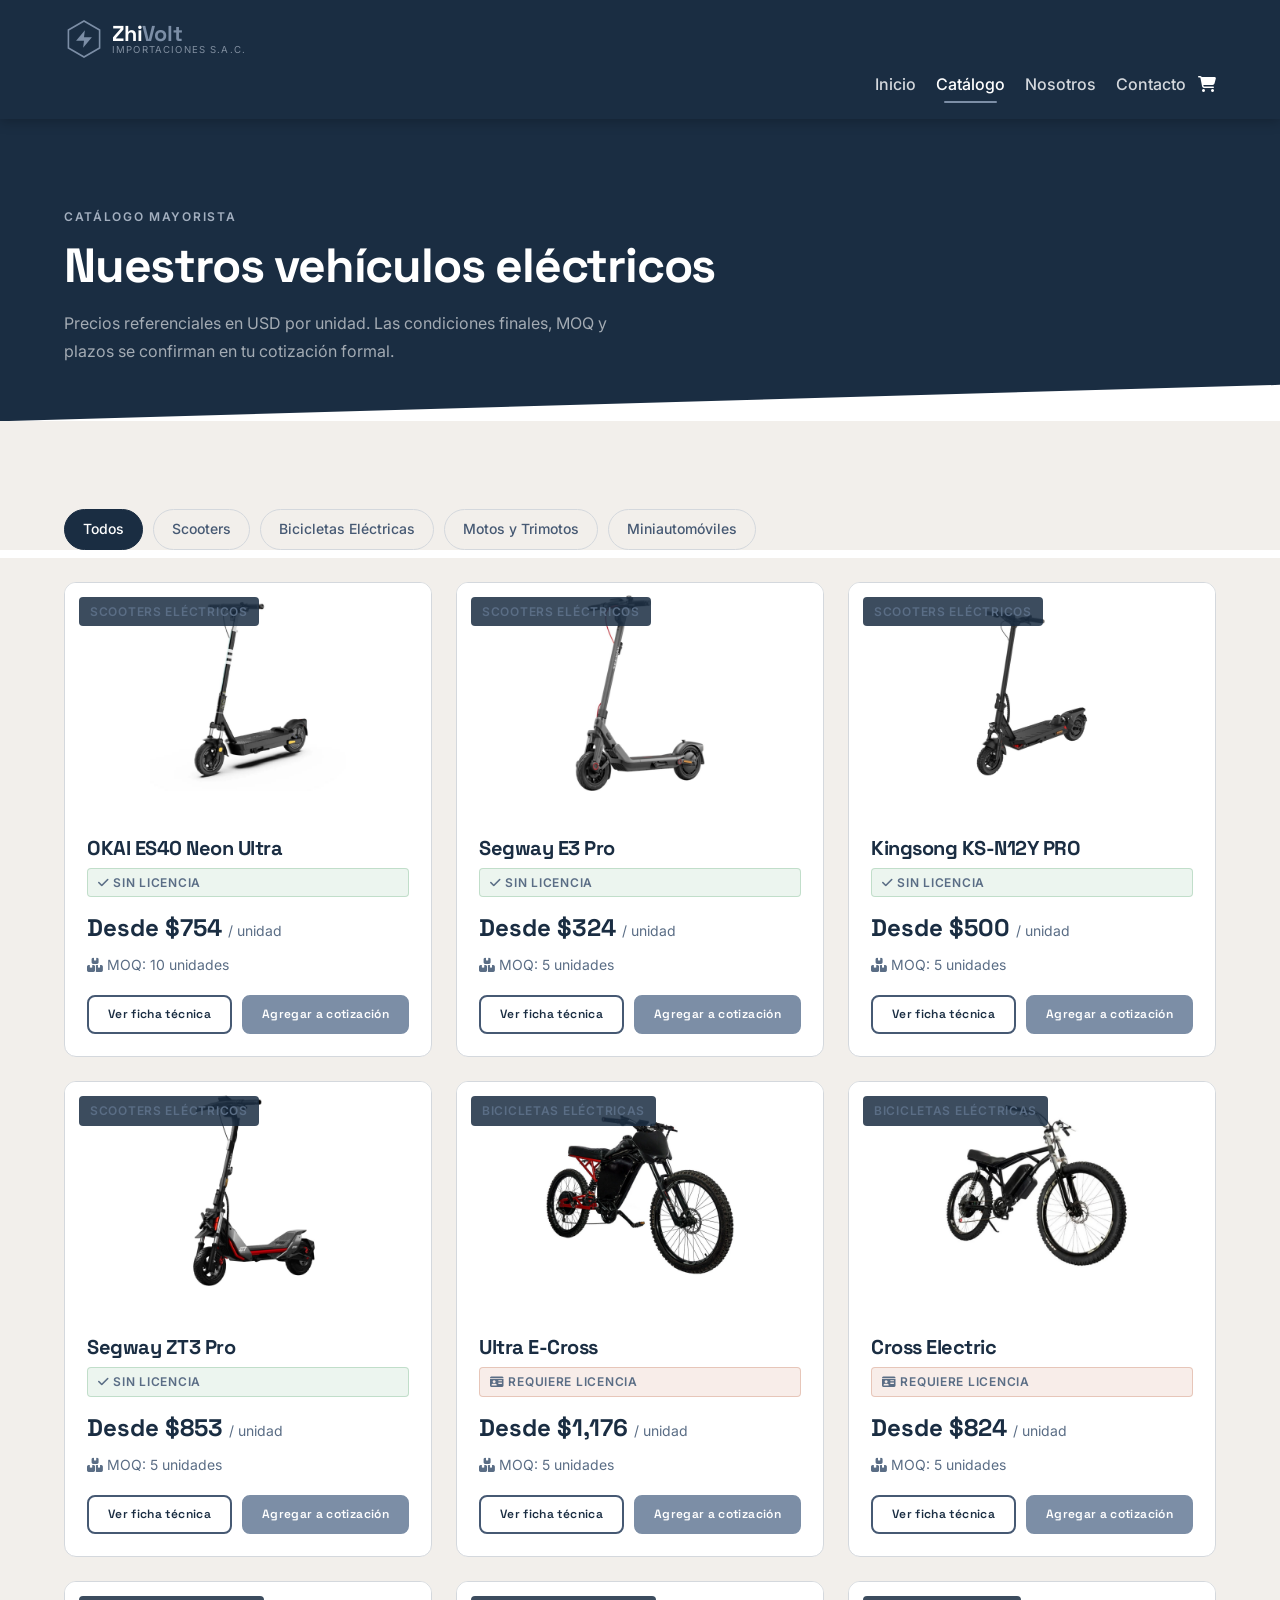
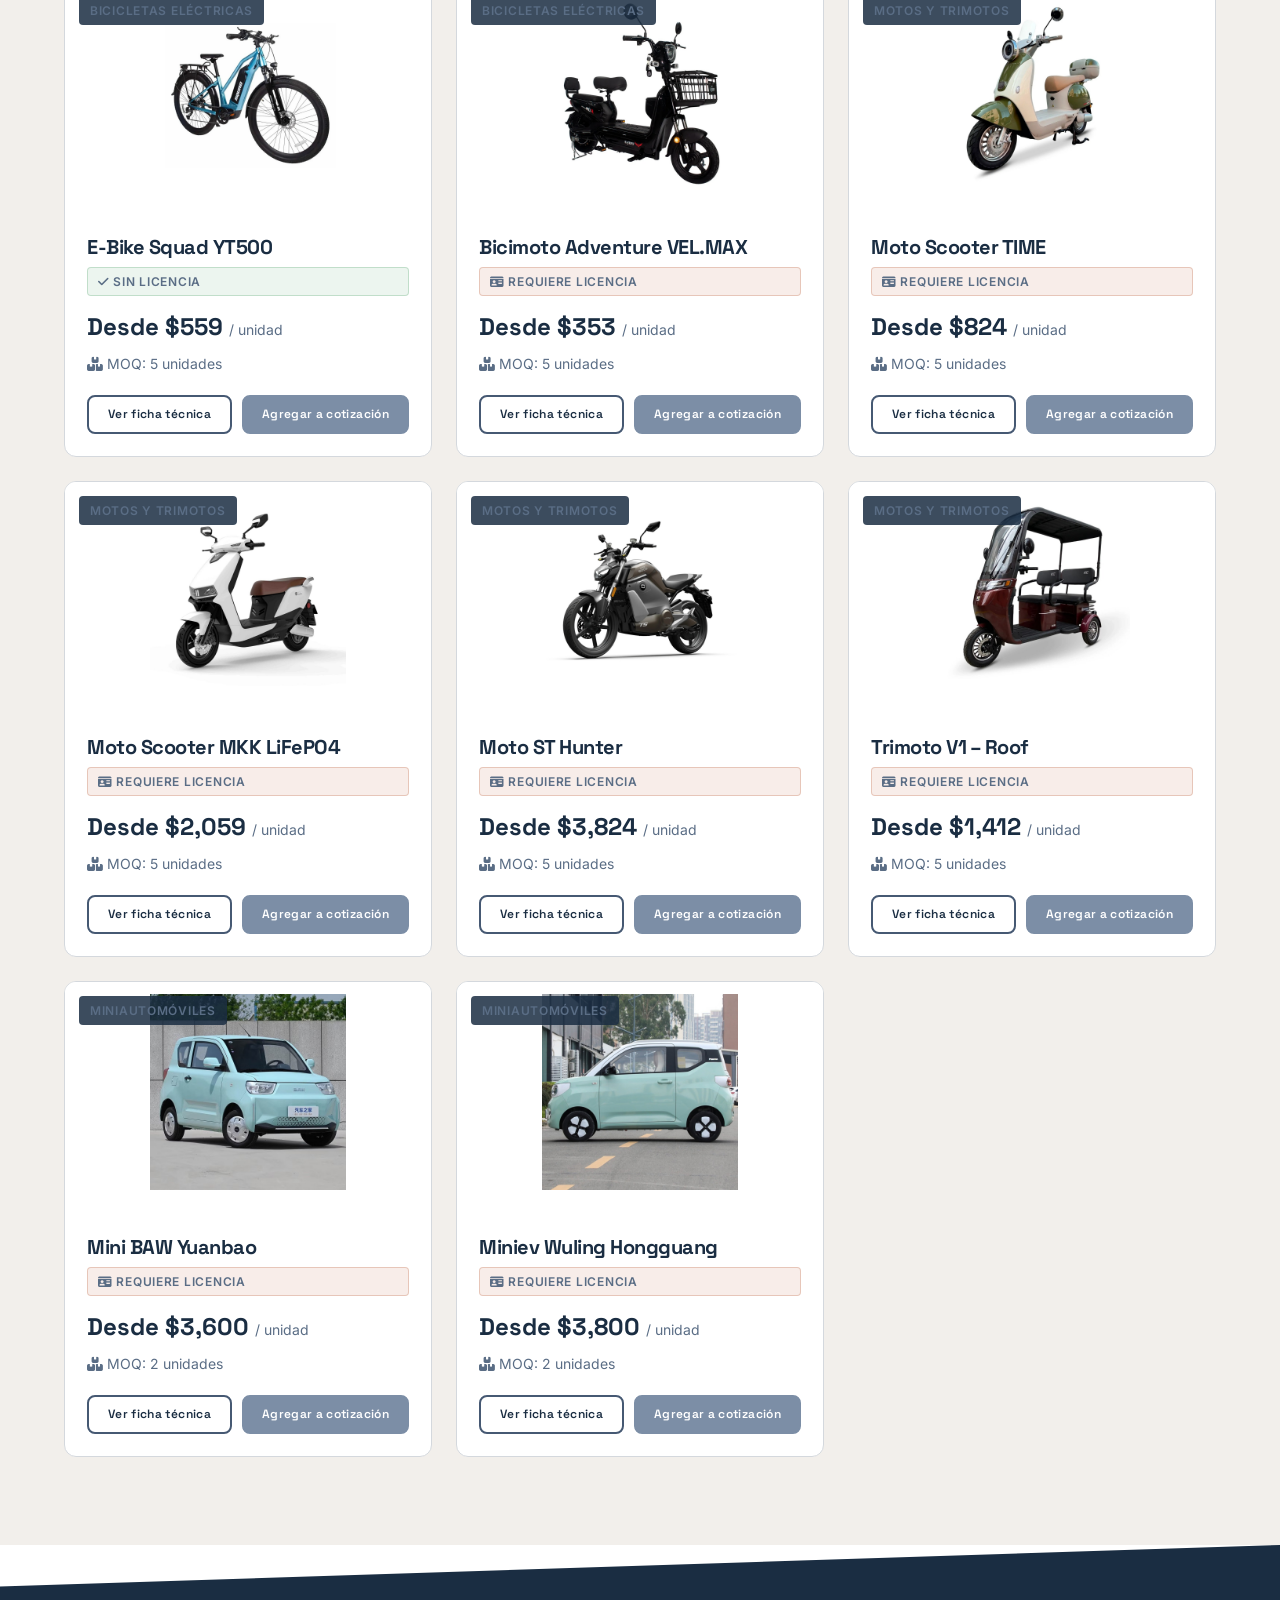
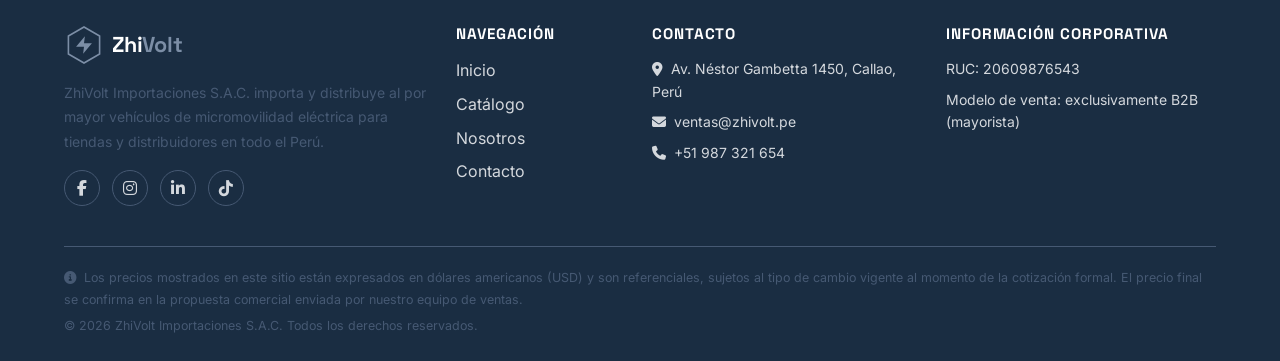
==== commit cc199f28: "chore: reemplaza dominio placeholder por https://zhivolt.netlify.app en meta tags SEO/OG y ZV_SITE_U" ====
--- a/catalogo.html
+++ b/catalogo.html
@@ -1,5 +1,5 @@
 <!doctype html>
-<html lang="es">
+<html lang="es-PE">
   <head>
     <meta charset="UTF-8" />
     <meta name="viewport" content="width=device-width, initial-scale=1.0" />
@@ -10,6 +10,44 @@
     />
 
     <link rel="icon" href="assets/img/brand/favicon.svg" type="image/svg+xml" />
+
+    <!-- T-34: SEO y Open Graph -->
+    <meta name="robots" content="index, follow" />
+    <link rel="canonical" href="https://zhivolt.netlify.app/catalogo.html" />
+
+    <meta property="og:type" content="website" />
+    <meta property="og:site_name" content="ZhiVolt Importaciones S.A.C." />
+    <meta property="og:locale" content="es_PE" />
+    <meta
+      property="og:title"
+      content="Catálogo | ZhiVolt Importaciones S.A.C."
+    />
+    <meta
+      property="og:description"
+      content="Catálogo mayorista de scooters, bicicletas, motos y miniautomóviles eléctricos. Precios referenciales y ficha técnica por modelo."
+    />
+    <meta
+      property="og:url"
+      content="https://zhivolt.netlify.app/catalogo.html"
+    />
+    <meta
+      property="og:image"
+      content="https://zhivolt.netlify.app/assets/img/products/scooters/okai-es40-neon-ultra-1.png"
+    />
+
+    <meta name="twitter:card" content="summary_large_image" />
+    <meta
+      name="twitter:title"
+      content="Catálogo | ZhiVolt Importaciones S.A.C."
+    />
+    <meta
+      name="twitter:description"
+      content="Catálogo mayorista de scooters, bicicletas, motos y miniautomóviles eléctricos. Precios referenciales y ficha técnica por modelo."
+    />
+    <meta
+      name="twitter:image"
+      content="https://zhivolt.netlify.app/assets/img/products/scooters/okai-es40-neon-ultra-1.png"
+    />
 
     <link rel="preconnect" href="https://fonts.googleapis.com" />
     <link rel="preconnect" href="https://fonts.gstatic.com" crossorigin />
@@ -251,7 +289,7 @@
                 target="_blank"
                 rel="noopener noreferrer"
                 class="zv-social-link"
-                aria-label="Facebook de ZhiVolt"
+                aria-label="Instagram de ZhiVolt"
                 ><i class="fa-brands fa-instagram" aria-hidden="true"></i
               ></a>
               <a
@@ -259,7 +297,7 @@
                 target="_blank"
                 rel="noopener noreferrer"
                 class="zv-social-link"
-                aria-label="Facebook de ZhiVolt"
+                aria-label="LinkedIn de ZhiVolt"
                 ><i class="fa-brands fa-linkedin-in" aria-hidden="true"></i
               ></a>
               <a
@@ -267,7 +305,7 @@
                 target="_blank"
                 rel="noopener noreferrer"
                 class="zv-social-link"
-                aria-label="Facebook de ZhiVolt"
+                aria-label="TikTok de ZhiVolt"
                 ><i class="fa-brands fa-tiktok" aria-hidden="true"></i
               ></a>
             </div>
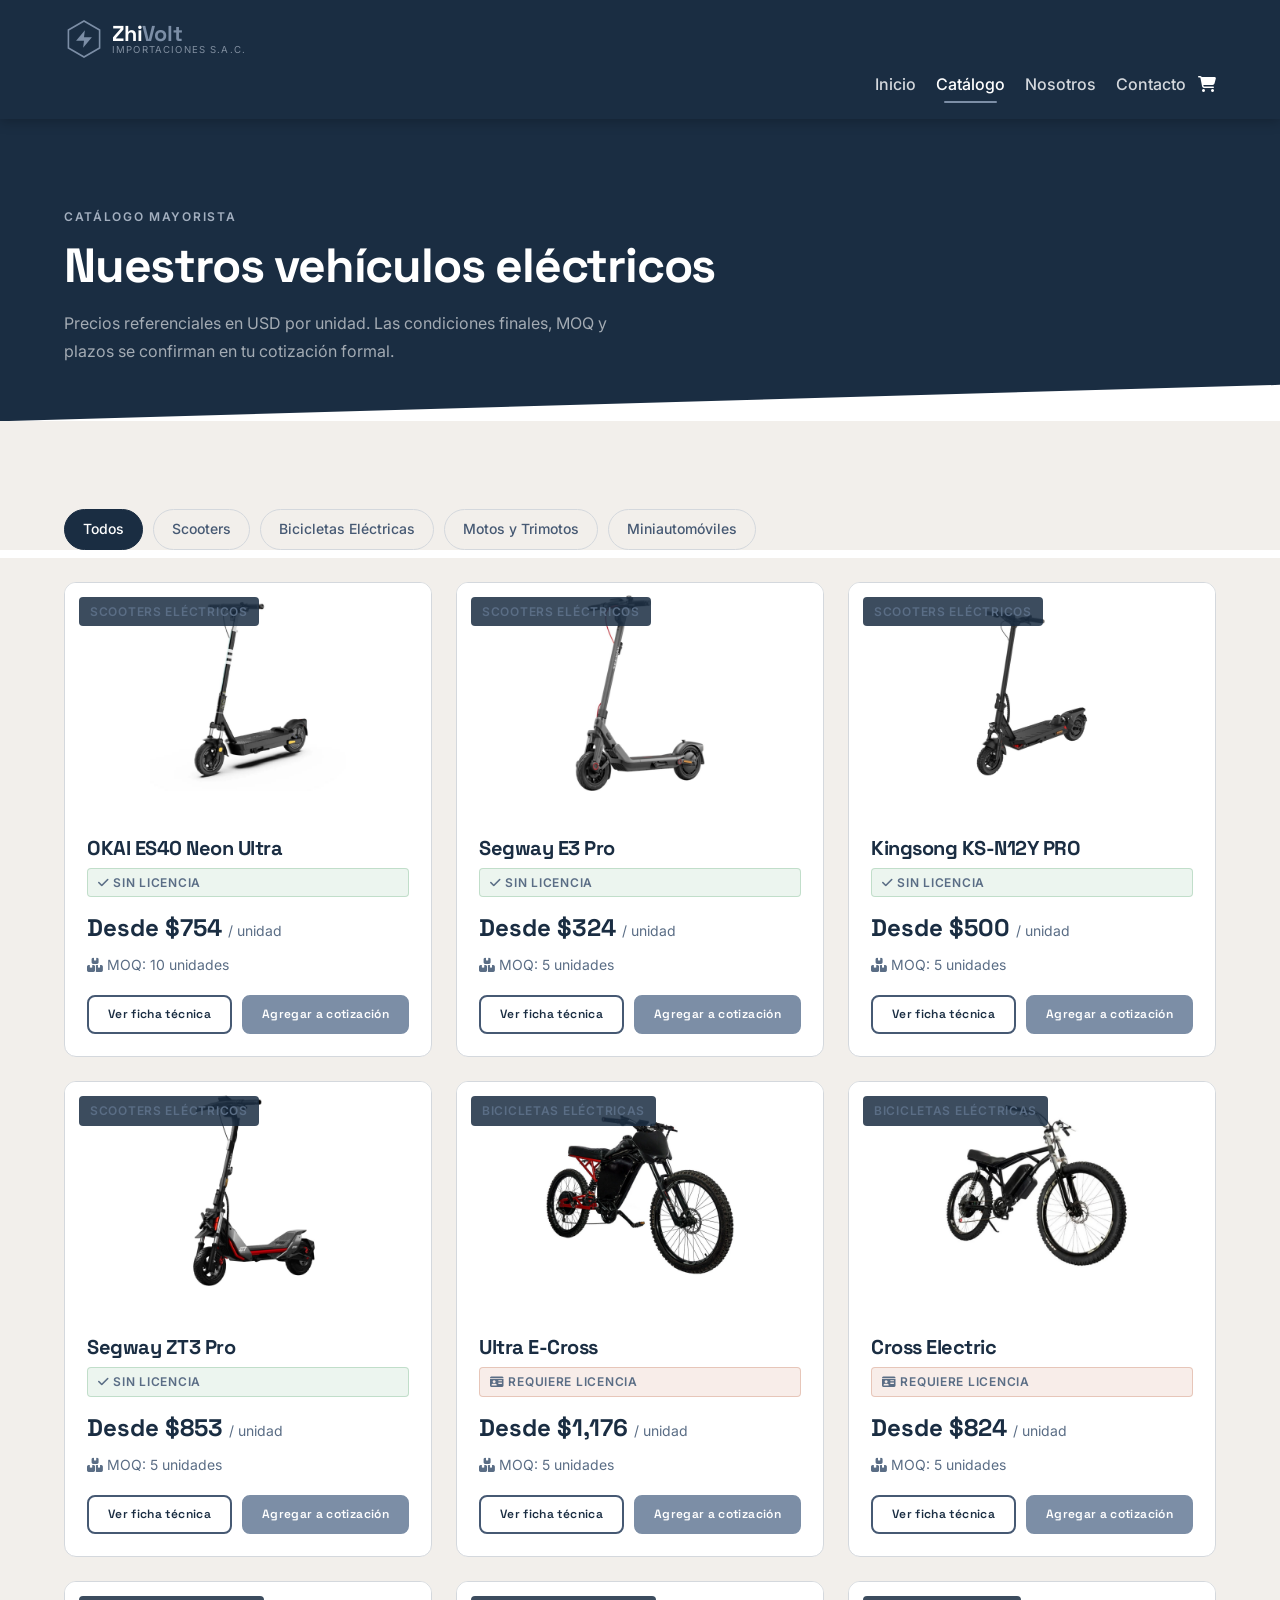
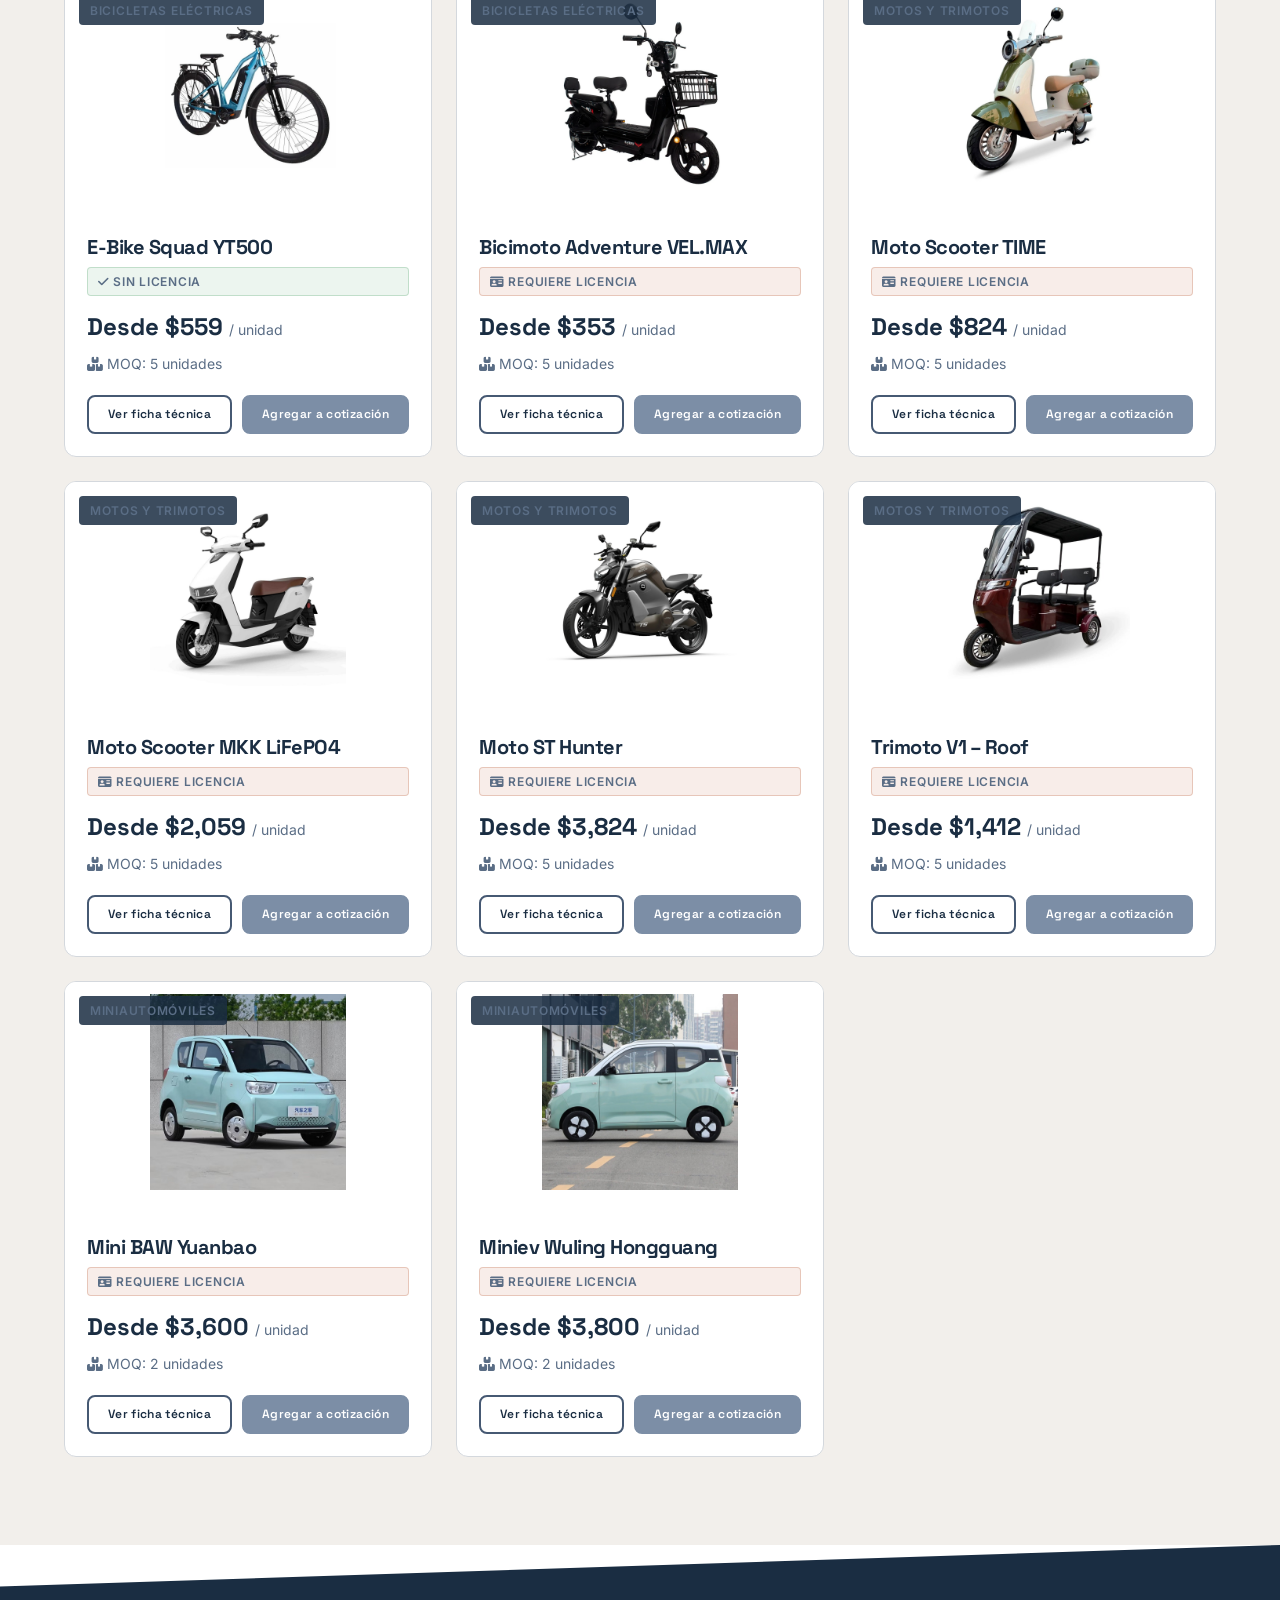
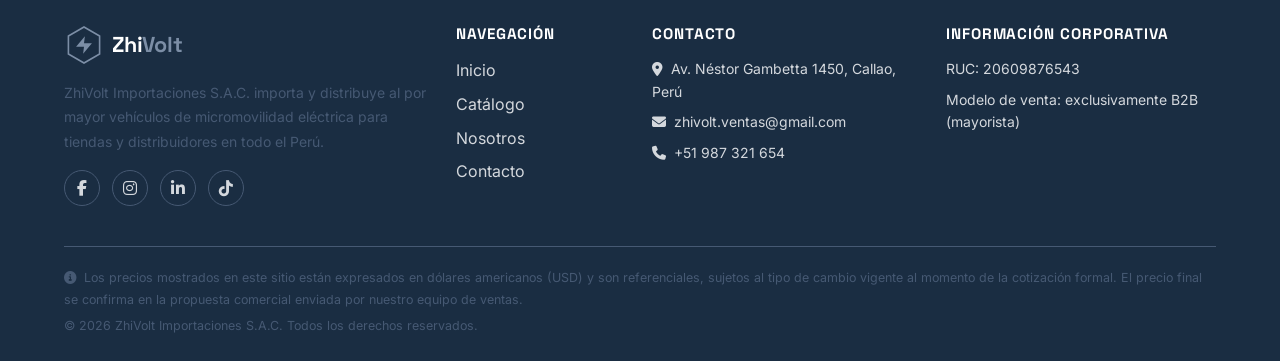
==== commit fb8dbd6d: "docs(t36,t37): agrega README.md del proyecto y retrospectiva de Sprint 4 con artefactos para el info" ====
--- a/catalogo.html
+++ b/catalogo.html
@@ -328,7 +328,9 @@
               </li>
               <li class="mb-2">
                 <i class="fa-solid fa-envelope me-2" aria-hidden="true"></i
-                ><a href="mailto:ventas@zhivolt.pe">ventas@zhivolt.pe</a>
+                ><a href="mailto:zhivolt.ventas@gmail.com"
+                  >zhivolt.ventas@gmail.com</a
+                >
               </li>
               <li class="mb-2">
                 <i class="fa-solid fa-phone me-2" aria-hidden="true"></i
@@ -542,7 +544,9 @@
                   ></i>
                   Ocurrió un error al enviar tu solicitud. Intenta nuevamente o
                   escríbenos a
-                  <a href="mailto:ventas@zhivolt.pe">ventas@zhivolt.pe</a>.
+                  <a href="mailto:zhivolt.ventas@gmail.com"
+                    >zhivolt.ventas@gmail.com</a
+                  >.
                 </div>
               </form>
             </div>
